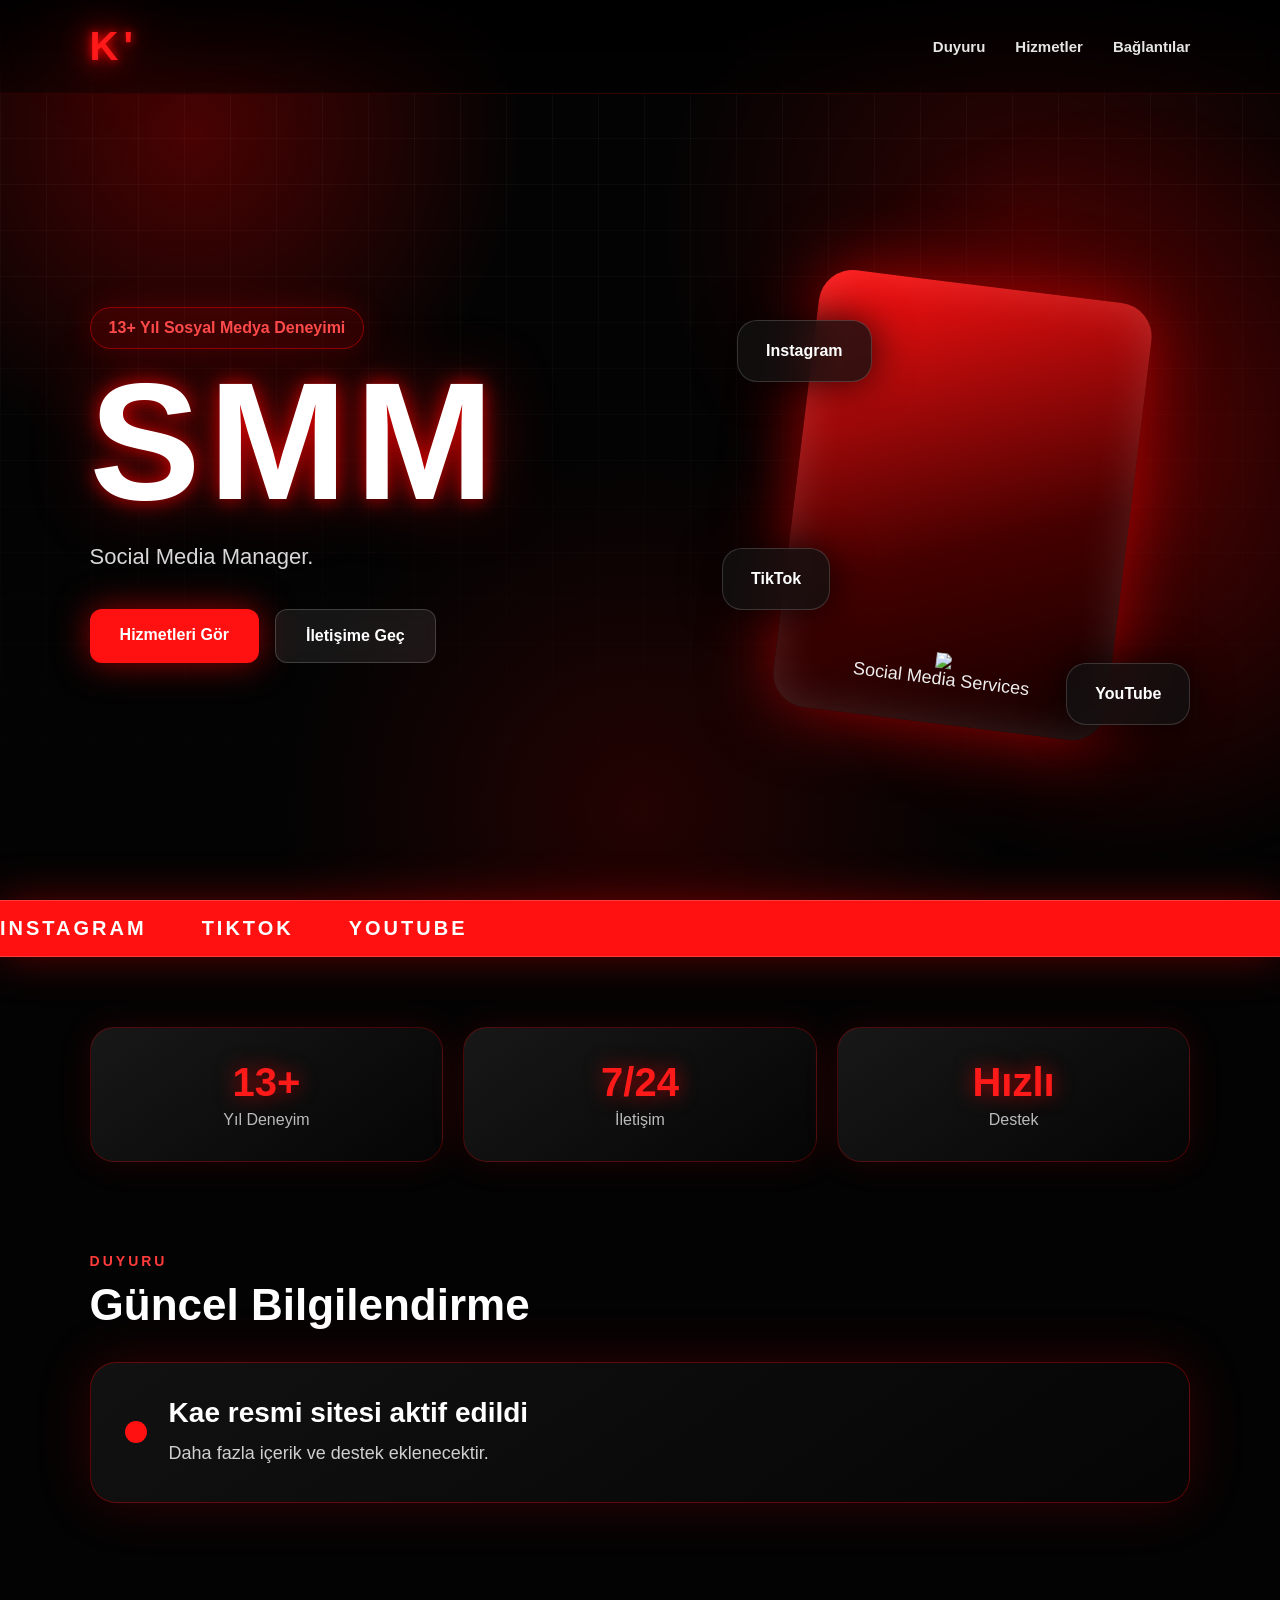
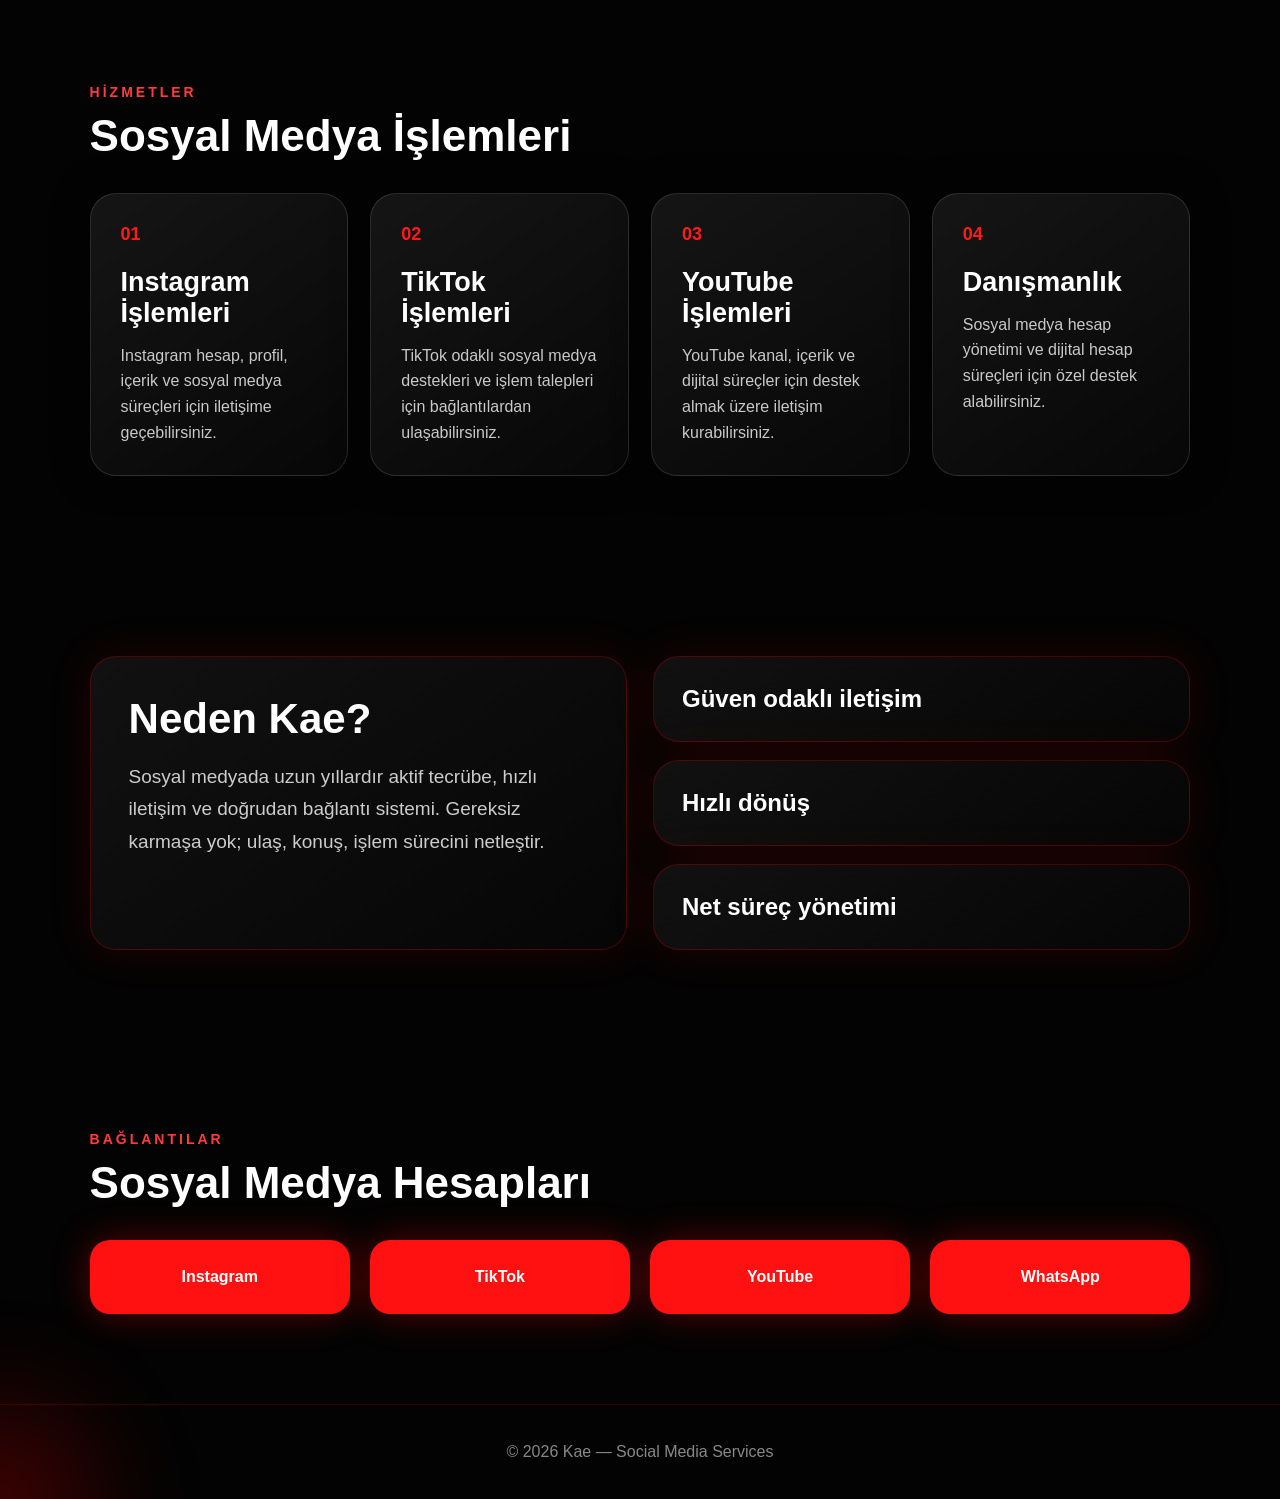
==== index.html @ 7a77947e "Update index.html" ====
<!DOCTYPE html>
<html lang="tr">
<head>
  <link rel="icon" type="image/png" href="favicon.png">
<meta charset="UTF-8">
<meta name="viewport" content="width=device-width, initial-scale=1.0">
<title>Kae Aizawa</title>
  
<link rel="stylesheet" href="style.css">
</head>

<body>

<div class="bg-glow"></div>

<header class="navbar">
  <div class="logo">K'</div>

  <nav>
    <a href="#duyuru">Duyuru</a>
    <a href="#hizmetler">Hizmetler</a>
    <a href="#baglantilar">Bağlantılar</a>
  </nav>
</header>

<section class="hero">
  <div class="hero-left">
    <span class="badge">13+ Yıl Sosyal Medya Deneyimi</span>

    <h1>SMM</h1>

    <p>Social Media Manager.</p>

    <div class="hero-buttons">
      <a href="products.html" class="btn red">Hizmetleri Gör</a>
      <a href="#baglantilar" class="btn dark">İletişime Geç</a>
    </div>
  </div>

  <div class="hero-right">

    <div class="main-card">

<img src="card-image.png" class="card-image">

<span>Social Media Services</span>

</div>

    <div class="mini-card card-one">Instagram</div>
    <div class="mini-card card-two">TikTok</div>
    <div class="mini-card card-three">YouTube</div>

  </div>
</section>

<section class="marquee">
  <div>
    <span>INSTAGRAM</span>
    <span>TIKTOK</span>
    <span>YOUTUBE</span>
  </div>
</section>

<section class="stats">
  <div>
    <strong>13+</strong>
    <p>Yıl Deneyim</p>
  </div>

  <div>
    <strong>7/24</strong>
    <p>İletişim</p>
  </div>

  <div>
    <strong>Hızlı</strong>
    <p>Destek</p>
  </div>
</section>

<section class="announcement" id="duyuru">
  <div class="section-title">
    <span>DUYURU</span>
    <h2>Güncel Bilgilendirme</h2>
  </div>

  <div class="announcement-box">
    <div class="pulse"></div>

    <div>
      <h3>Kae resmi sitesi aktif edildi</h3>
      <p>Daha fazla içerik ve destek eklenecektir.</p>
    </div>
  </div>
</section>

<section class="services" id="hizmetler">
  <div class="section-title">
    <span>HİZMETLER</span>
    <h2>Sosyal Medya İşlemleri</h2>
  </div>

  <div class="service-grid">
    <div class="service-card">
      <b>01</b>
      <h3>Instagram İşlemleri</h3>
      <p>Instagram hesap, profil, içerik ve sosyal medya süreçleri için iletişime geçebilirsiniz.</p>
    </div>

    <div class="service-card">
      <b>02</b>
      <h3>TikTok İşlemleri</h3>
      <p>TikTok odaklı sosyal medya destekleri ve işlem talepleri için bağlantılardan ulaşabilirsiniz.</p>
    </div>

    <div class="service-card">
      <b>03</b>
      <h3>YouTube İşlemleri</h3>
      <p>YouTube kanal, içerik ve dijital süreçler için destek almak üzere iletişim kurabilirsiniz.</p>
    </div>

    <div class="service-card">
      <b>04</b>
      <h3>Danışmanlık</h3>
      <p>Sosyal medya hesap yönetimi ve dijital hesap süreçleri için özel destek alabilirsiniz.</p>
    </div>
  </div>
</section>

<section class="why">
  <div class="why-card">
    <h2>Neden Kae?</h2>
    <p>
      Sosyal medyada uzun yıllardır aktif tecrübe, hızlı iletişim ve doğrudan bağlantı sistemi.
      Gereksiz karmaşa yok; ulaş, konuş, işlem sürecini netleştir.
    </p>
  </div>

  <div class="why-list">
    <div>Güven odaklı iletişim</div>
    <div>Hızlı dönüş</div>
    <div>Net süreç yönetimi</div>
  </div>
</section>

<section class="links" id="baglantilar">
  <div class="section-title">
    <span>BAĞLANTILAR</span>
    <h2>Sosyal Medya Hesapları</h2>
  </div>

  <div class="link-grid">
    <a href="#">Instagram</a>
    <a href="#">TikTok</a>
    <a href="#">YouTube</a>
    <a href="#">WhatsApp</a>
  </div>
</section>

<footer>
  © 2026 Kae — Social Media Services
</footer>

<script src="script.js"></script>

</body>
</html>
---- style.css ----
*{
margin:0;
padding:0;
box-sizing:border-box;
font-family:Arial,Helvetica,sans-serif;
}

html{
scroll-behavior:smooth;
}

body{
background:#030303;
color:white;
overflow-x:hidden;
}

.bg-glow{
position:fixed;
inset:0;
background:
radial-gradient(circle at 15% 15%,rgba(255,0,0,.28),transparent 25%),
radial-gradient(circle at 80% 25%,rgba(255,0,0,.18),transparent 30%),
radial-gradient(circle at 50% 90%,rgba(120,0,0,.28),transparent 35%),
#030303;
z-index:-3;
animation:bgPulse 7s infinite alternate ease-in-out;
}

.bg-glow::after{
content:"";
position:absolute;
inset:0;
background-image:
linear-gradient(rgba(255,255,255,.04) 1px,transparent 1px),
linear-gradient(90deg,rgba(255,255,255,.04) 1px,transparent 1px);
background-size:46px 46px;
mask-image:linear-gradient(to bottom,#000,transparent);
}

@keyframes bgPulse{
from{filter:brightness(1);transform:scale(1)}
to{filter:brightness(1.25);transform:scale(1.08)}
}

.navbar{
position:fixed;
top:0;
left:0;
width:100%;
padding:24px 7%;
display:flex;
justify-content:space-between;
align-items:center;
background:linear-gradient(to bottom,rgba(0,0,0,.92),rgba(0,0,0,.45));
backdrop-filter:blur(18px);
z-index:100;
border-bottom:1px solid rgba(255,0,0,.18);
}

.logo{
font-size:40px;
font-weight:900;
letter-spacing:5px;
color:#ff1a1a;
text-shadow:0 0 10px #ff0000,0 0 30px #ff0000,0 0 70px #ff0000;
animation:logoGlow 2s infinite alternate;
}

@keyframes logoGlow{
from{text-shadow:0 0 10px #ff0000,0 0 25px #ff0000}
to{text-shadow:0 0 20px #ff0000,0 0 55px #ff0000,0 0 100px #ff0000}
}

nav{
display:flex;
gap:30px;
}

nav a{
color:#e5e5e5;
text-decoration:none;
font-size:15px;
font-weight:700;
transition:.3s;
}

nav a:hover{
color:#ff1a1a;
text-shadow:0 0 18px #ff0000;
}

.hero{
min-height:100vh;
padding:130px 7% 60px;
display:grid;
grid-template-columns:1.1fr .9fr;
align-items:center;
gap:60px;
position:relative;
overflow:hidden;
}

.hero::before{
content:"";
position:absolute;
right:-260px;
top:80px;
width:820px;
height:820px;
background:radial-gradient(circle,rgba(255,0,0,.28),transparent 66%);
filter:blur(8px);
z-index:-1;
}

.badge{
display:inline-block;
padding:11px 18px;
border-radius:999px;
border:1px solid rgba(255,0,0,.45);
background:rgba(255,0,0,.12);
color:#ff4b4b;
font-weight:800;
margin-bottom:24px;
box-shadow:0 0 30px rgba(255,0,0,.18);
}

.hero h1{
font-size:clamp(86px,13vw,180px);
line-height:.82;
letter-spacing:8px;
font-weight:900;
color:white;
text-shadow:0 0 20px rgba(255,0,0,.8),0 0 70px rgba(255,0,0,.42);
animation:heroEnter .9s ease both;
}

.hero p{
max-width:760px;
margin-top:28px;
font-size:22px;
line-height:1.7;
color:#d8d8d8;
animation:heroEnter 1.1s ease both;
}

@keyframes heroEnter{
from{opacity:0;transform:translateY(35px)}
to{opacity:1;transform:translateY(0)}
}

.hero-buttons{
display:flex;
gap:16px;
margin-top:34px;
flex-wrap:wrap;
}

.btn{
padding:17px 30px;
border-radius:12px;
text-decoration:none;
font-weight:900;
transition:.3s;
}

.btn.red{
background:#ff1111;
color:white;
box-shadow:0 0 35px rgba(255,0,0,.55);
}

.btn.dark{
background:rgba(255,255,255,.08);
border:1px solid rgba(255,255,255,.18);
color:white;
backdrop-filter:blur(12px);
}

.btn:hover{
transform:translateY(-6px) scale(1.04);
}

.hero-right{
position:relative;
height:540px;
}

.main-card{
position:absolute;
right:60px;
top:70px;
width:335px;
height:440px;
border-radius:34px;
background:linear-gradient(160deg,#ff1111,#450000 58%,#120000);
box-shadow:0 0 70px rgba(255,0,0,.55),inset 0 0 45px rgba(255,255,255,.14);
display:flex;
flex-direction:column;
justify-content:flex-end;
align-items:center;
text-align:center;
padding:34px;
transform:rotate(7deg);
animation:floatMain 4s infinite alternate ease-in-out;
overflow:hidden;
}

.main-card h2{
font-size:78px;
font-weight:900;
}

.main-card span{
font-size:18px;
color:#eee;
}

@keyframes floatMain{
from{transform:rotate(7deg) translateY(-12px)}
to{transform:rotate(3deg) translateY(22px)}
}

.mini-card{
position:absolute;
padding:21px 28px;
border-radius:20px;
background:rgba(17,17,17,.78);
border:1px solid rgba(255,255,255,.16);
box-shadow:0 0 40px rgba(0,0,0,.8);
backdrop-filter:blur(18px);
font-weight:900;
animation:miniFloat 3.4s infinite alternate ease-in-out;
z-index:5;
}

.card-one{
left:15px;
top:105px;
}

.card-two{
left:0;
bottom:145px;
animation-delay:.4s;
}

.card-three{
right:0;
bottom:30px;
animation-delay:.8s;
}

@keyframes miniFloat{
from{transform:translateY(-10px)}
to{transform:translateY(18px)}
}

.marquee{
overflow:hidden;
background:#ff1111;
border-top:1px solid rgba(255,255,255,.18);
border-bottom:1px solid rgba(255,255,255,.18);
box-shadow:0 0 45px rgba(255,0,0,.35);
}

.marquee div{
display:flex;
gap:55px;
white-space:nowrap;
padding:16px 0;
animation:marquee 15s linear infinite;
}

.marquee span{
font-size:20px;
font-weight:900;
letter-spacing:3px;
}

@keyframes marquee{
from{transform:translateX(100%)}
to{transform:translateX(-100%)}
}

.stats{
margin:70px 7% 0;
display:grid;
grid-template-columns:repeat(3,1fr);
gap:20px;
}

.stats div{
padding:32px;
border-radius:24px;
background:linear-gradient(145deg,rgba(25,25,25,.95),rgba(5,5,5,.95));
border:1px solid rgba(255,0,0,.25);
text-align:center;
box-shadow:0 0 35px rgba(255,0,0,.12);
transition:.3s;
}

.stats div:hover{
transform:translateY(-8px);
box-shadow:0 0 55px rgba(255,0,0,.28);
}

.stats strong{
display:block;
font-size:40px;
color:#ff1a1a;
text-shadow:0 0 20px rgba(255,0,0,.65);
}

.stats p{
color:#bbb;
margin-top:6px;
}

.announcement,
.services,
.why,
.links{
padding:90px 7%;
}

.section-title span{
color:#ff3b3b;
font-weight:900;
letter-spacing:3px;
font-size:14px;
}

.section-title h2{
font-size:44px;
margin-top:10px;
margin-bottom:32px;
}

.announcement-box{
display:flex;
gap:22px;
align-items:center;
padding:34px;
border-radius:26px;
background:linear-gradient(145deg,rgba(20,20,20,.88),rgba(5,5,5,.92));
border:1px solid rgba(255,0,0,.35);
box-shadow:0 0 55px rgba(255,0,0,.18);
backdrop-filter:blur(18px);
}

.pulse{
min-width:22px;
height:22px;
border-radius:50%;
background:#ff1111;
box-shadow:0 0 0 0 rgba(255,0,0,.75);
animation:pulse 1.4s infinite;
}

@keyframes pulse{
70%{box-shadow:0 0 0 24px rgba(255,0,0,0)}
}

.announcement-box h3{
font-size:28px;
margin-bottom:10px;
}

.announcement-box p{
color:#cfcfcf;
font-size:18px;
line-height:1.6;
}

.service-grid{
display:grid;
grid-template-columns:repeat(4,1fr);
gap:22px;
}

.service-card{
min-height:260px;
padding:30px;
border-radius:26px;
background:linear-gradient(145deg,#151515,#070707);
border:1px solid rgba(255,255,255,.12);
position:relative;
overflow:hidden;
transition:.35s;
box-shadow:0 0 35px rgba(0,0,0,.55);
}

.service-card::before{
content:"";
position:absolute;
inset:-2px;
background:linear-gradient(145deg,transparent,rgba(255,0,0,.78));
opacity:0;
transition:.35s;
}

.service-card::after{
content:"";
position:absolute;
width:170px;
height:170px;
right:-60px;
top:-60px;
background:rgba(255,0,0,.55);
filter:blur(55px);
opacity:0;
transition:.35s;
}

.service-card b,
.service-card h3,
.service-card p{
position:relative;
z-index:2;
}

.service-card b{
color:#ff1a1a;
font-size:18px;
}

.service-card h3{
font-size:27px;
margin:22px 0 14px;
}

.service-card p{
color:#c9c9c9;
line-height:1.6;
}

.service-card:hover{
transform:translateY(-14px) scale(1.035);
box-shadow:0 0 70px rgba(255,0,0,.32);
}

.service-card:hover::before,
.service-card:hover::after{
opacity:1;
}

.why{
display:grid;
grid-template-columns:1fr 1fr;
gap:26px;
align-items:stretch;
}

.why-card,
.why-list div{
border-radius:26px;
background:linear-gradient(145deg,rgba(18,18,18,.95),rgba(6,6,6,.95));
border:1px solid rgba(255,0,0,.25);
box-shadow:0 0 45px rgba(255,0,0,.12);
}

.why-card{
padding:38px;
}

.why-card h2{
font-size:42px;
margin-bottom:18px;
}

.why-card p{
color:#ccc;
font-size:19px;
line-height:1.7;
}

.why-list{
display:grid;
gap:18px;
}

.why-list div{
padding:28px;
font-size:24px;
font-weight:900;
}

.link-grid{
display:grid;
grid-template-columns:repeat(4,1fr);
gap:20px;
}

.link-grid a{
padding:28px;
border-radius:20px;
background:#ff1111;
color:white;
text-decoration:none;
font-weight:900;
text-align:center;
box-shadow:0 0 35px rgba(255,0,0,.35);
transition:.3s;
}

.link-grid a:hover{
background:white;
color:#ff1111;
transform:translateY(-8px);
box-shadow:0 0 55px rgba(255,255,255,.25);
}

.cursor-glow{
position:fixed;
width:320px;
height:320px;
border-radius:50%;
pointer-events:none;
background:radial-gradient(circle,rgba(255,0,0,.28),rgba(255,0,0,.12),transparent 70%);
filter:blur(35px);
transform:translate(-50%,-50%);
z-index:-1;
}

footer{
padding:38px;
text-align:center;
color:#888;
border-top:1px solid rgba(255,0,0,.18);
}

@media(max-width:950px){

.navbar{
position:relative;
flex-direction:column;
gap:14px;
}

nav{
gap:16px;
flex-wrap:wrap;
justify-content:center;
}

.hero{
grid-template-columns:1fr;
text-align:center;
padding:70px 7% 50px;
}

.hero p{
margin-left:auto;
margin-right:auto;
font-size:18px;
}

.hero h1{
font-size:82px;
}

.hero-buttons{
justify-content:center;
}

.hero-right{
height:420px;
margin-top:35px;
position:relative;
}

.main-card{
position:relative;
right:auto;
top:auto;
width:270px;
height:350px;
margin:40px auto 0;
transform:none;
padding:22px;
animation:none;
}

.main-card h2{
font-size:58px;
}

.main-card span{
font-size:15px;
}

.mini-card{
display:none;
}

.stats,
.service-grid,
.why,
.link-grid{
grid-template-columns:1fr;
}

.section-title h2{
font-size:34px;
}

}
.products-page{
min-height:100vh;
padding:140px 7% 90px;
}

.product-grid{
display:grid;
grid-template-columns:repeat(4,1fr);
gap:22px;
}

.product-card{
min-height:320px;
padding:30px;
border-radius:26px;
background:linear-gradient(145deg,#151515,#070707);
border:1px solid rgba(255,0,0,.28);
box-shadow:0 0 40px rgba(255,0,0,.14);
display:flex;
flex-direction:column;
justify-content:space-between;
transition:.35s;
position:relative;
overflow:hidden;
}

.product-card:hover{
transform:translateY(-12px) scale(1.03);
box-shadow:0 0 70px rgba(255,0,0,.35);
}

.product-card b{
color:#ff1a1a;
font-size:18px;
}

.product-card h3{
font-size:28px;
margin-top:18px;
}

.product-card p{
color:#cfcfcf;
line-height:1.6;
margin:16px 0;
}

.product-card strong{
color:#ff3b3b;
margin-bottom:18px;
}

.product-btn{
display:block;
text-align:center;
padding:15px;
border-radius:14px;
background:#ff1111;
color:white;
text-decoration:none;
font-weight:900;
box-shadow:0 0 30px rgba(255,0,0,.4);
}

.product-btn:hover{
background:white;
color:#ff1111;
}

@media(max-width:950px){
.product-grid{
grid-template-columns:1fr;
}

.products-page{
padding:80px 7%;
}
}
.payment-page{
min-height:100vh;
padding:140px 7% 90px;
}

.payment-layout{
display:grid;
grid-template-columns:1fr .8fr;
gap:28px;
align-items:start;
}

.payment-card,
.payment-info{
background:linear-gradient(145deg,#151515,#070707);
border:1px solid rgba(255,0,0,.28);
border-radius:26px;
padding:32px;
box-shadow:0 0 45px rgba(255,0,0,.14);
}

.payment-card h3,
.payment-info h3{
font-size:30px;
margin-bottom:25px;
}

.payment-card label{
display:block;
margin:18px 0 8px;
color:#ff4b4b;
font-weight:900;
}

.payment-card input,
.payment-card select,
.payment-card textarea{
width:100%;
padding:16px;
border-radius:14px;
border:1px solid rgba(255,255,255,.15);
background:#080808;
color:white;
outline:none;
font-size:15px;
}

.payment-card textarea{
height:130px;
resize:none;
}

.payment-btn{
display:block;
margin-top:24px;
padding:18px;
border-radius:16px;
background:#ff1111;
color:white;
text-align:center;
text-decoration:none;
font-weight:900;
box-shadow:0 0 35px rgba(255,0,0,.4);
}

.payment-btn:hover{
background:white;
color:#ff1111;
}

.info-box{
padding:20px;
border-radius:18px;
background:#0d0d0d;
border:1px solid rgba(255,255,255,.1);
margin-bottom:18px;
}

.info-box span{
display:block;
color:#ff4b4b;
font-weight:900;
margin-bottom:8px;
}

.info-box strong{
font-size:20px;
}

.info-box p{
color:#cfcfcf;
line-height:1.6;
}

.warning-box{
padding:20px;
border-radius:18px;
background:rgba(255,0,0,.12);
border:1px solid rgba(255,0,0,.35);
color:#ffdada;
line-height:1.6;
}

@media(max-width:950px){
.payment-layout{
grid-template-columns:1fr;
}
.market-page{
min-height:100vh;
padding:120px 5% 60px;
display:grid;
grid-template-columns:260px 1fr;
gap:24px;
}

.filter-panel{
background:linear-gradient(145deg,#191929,#0b0b12);
border:1px solid rgba(255,255,255,.08);
border-radius:22px;
padding:22px;
height:max-content;
box-shadow:0 0 40px rgba(255,0,0,.12);
}

.filter-panel h3{
font-size:26px;
margin-bottom:22px;
}

.filter-group{
margin-bottom:26px;
}

.filter-group h4{
color:#ff4b4b;
margin-bottom:14px;
}

.filter-group button,
.filter-group input{
width:100%;
padding:14px;
margin-bottom:10px;
border-radius:12px;
border:1px solid rgba(255,255,255,.1);
background:#252538;
color:white;
}

.filter-group label{
display:block;
color:#ddd;
margin-top:10px;
}

.price-inputs{
display:grid;
grid-template-columns:1fr 1fr;
gap:10px;
}

.market-header{
display:flex;
justify-content:space-between;
align-items:center;
margin-bottom:24px;
}

.market-header span{
color:#ff3b3b;
font-weight:900;
letter-spacing:3px;
}

.market-header h1{
font-size:42px;
}

.market-header a{
color:white;
text-decoration:none;
background:#ff1111;
padding:12px 18px;
border-radius:12px;
font-weight:900;
}

.market-grid{
display:grid;
grid-template-columns:repeat(5,1fr);
gap:18px;
}

.market-card{
background:linear-gradient(180deg,#24243a,#141420);
border:1px solid rgba(255,255,255,.08);
border-radius:12px;
padding:14px;
box-shadow:0 0 35px rgba(0,0,0,.45);
transition:.3s;
position:relative;
overflow:hidden;
}

.market-card:hover{
transform:translateY(-8px);
box-shadow:0 0 45px rgba(255,0,0,.28);
}

.seller{
font-weight:900;
margin-bottom:12px;
}

.seller small{
display:block;
color:#00ffae;
font-weight:700;
font-size:12px;
}

.product-image{
height:110px;
border-radius:10px;
background:
linear-gradient(135deg,#ff2a2a,#7a00ff),
radial-gradient(circle,#fff,transparent);
display:flex;
align-items:center;
justify-content:center;
text-align:center;
font-weight:900;
font-size:20px;
box-shadow:inset 0 0 30px rgba(255,255,255,.2);
margin-bottom:14px;
}

.market-card h3{
font-size:17px;
line-height:1.3;
margin-bottom:8px;
}

.market-card p{
font-size:13px;
color:#cfcfcf;
line-height:1.5;
min-height:58px;
}

.meta{
color:#ffd84a;
font-size:13px;
margin:12px 0;
}

.market-card strong{
display:block;
font-size:24px;
color:#ffcc4b;
margin-bottom:10px;
}

.market-card a{
display:block;
text-align:center;
padding:12px;
border-radius:10px;
background:#ff1111;
color:white;
text-decoration:none;
font-weight:900;
}

.market-card a:hover{
background:white;
color:#ff1111;
}

@media(max-width:1200px){
.market-grid{
grid-template-columns:repeat(3,1fr);
}
}

@media(max-width:950px){
.market-page{
grid-template-columns:1fr;
padding:80px 5%;
}

.market-grid{
grid-template-columns:1fr;
}

.market-header{
flex-direction:column;
align-items:flex-start;
gap:14px;
}
}
.payment-page{
padding:80px 7%;
}
}
.market-page{
min-height:100vh;
padding:120px 5% 60px;
display:grid;
grid-template-columns:260px 1fr;
gap:24px;
}

.market-grid{
display:grid;
grid-template-columns:repeat(5,1fr);
gap:18px;
}

.filter-panel,
.market-card{
display:block;
}

@media(max-width:950px){
.market-page{
grid-template-columns:1fr;
}

.market-grid{
grid-template-columns:1fr;
}
}
.filter-panel{
background:#1b1b2d;
padding:25px;
border-radius:18px;
border:1px solid rgba(255,255,255,.1);
height:max-content;
}

.market-grid{
display:grid;
grid-template-columns:repeat(5,1fr);
gap:18px;
}

.market-card{
background:#1a1a29;
padding:15px;
border-radius:14px;
border:1px solid rgba(255,255,255,.08);
box-shadow:0 0 20px rgba(0,0,0,.4);
transition:.3s;
}

.market-card:hover{
transform:translateY(-5px);
box-shadow:0 0 30px rgba(255,0,0,.2);
}

.product-image{
height:110px;
border-radius:12px;
background:linear-gradient(135deg,#ff1a1a,#7b00ff);
display:flex;
align-items:center;
justify-content:center;
text-align:center;
font-weight:900;
margin-bottom:12px;
padding:10px;
}

.market-card a{
display:block;
margin-top:12px;
padding:10px;
background:#ff1111;
color:white;
text-decoration:none;
text-align:center;
border-radius:10px;
font-weight:900;
}

.market-card strong{
display:block;
margin-top:10px;
font-size:24px;
color:#ffd04a;
}

@media(max-width:1200px){
.market-grid{
grid-template-columns:repeat(3,1fr);
}
}

@media(max-width:950px){

.market-page{
grid-template-columns:1fr;
}

.market-grid{
grid-template-columns:1fr;
}

.filter-panel{
margin-bottom:25px;
}

}
.simple-products{
min-height:100vh;
padding:140px 7% 90px;
}

.simple-grid{
display:grid;
grid-template-columns:repeat(4,1fr);
gap:22px;
}

.simple-card{
background:linear-gradient(145deg,#151515,#070707);
border:1px solid rgba(255,0,0,.28);
border-radius:24px;
padding:28px;
box-shadow:0 0 40px rgba(255,0,0,.12);
transition:.3s;
}

.simple-card:hover{
transform:translateY(-8px);
box-shadow:0 0 60px rgba(255,0,0,.3);
}

.simple-card h3{
font-size:24px;
margin-bottom:14px;
}

.simple-card p{
color:#cfcfcf;
line-height:1.6;
min-height:78px;
}

.simple-card strong{
display:block;
font-size:28px;
color:#ffcc4b;
margin:22px 0;
}

.simple-card a{
display:block;
padding:15px;
background:#ff1111;
color:white;
text-decoration:none;
text-align:center;
border-radius:14px;
font-weight:900;
box-shadow:0 0 30px rgba(255,0,0,.35);
}

.simple-card a:hover{
background:white;
color:#ff1111;
}

@media(max-width:950px){
.simple-grid{
grid-template-columns:1fr;
}

.simple-products{
padding:80px 7%;
}
}
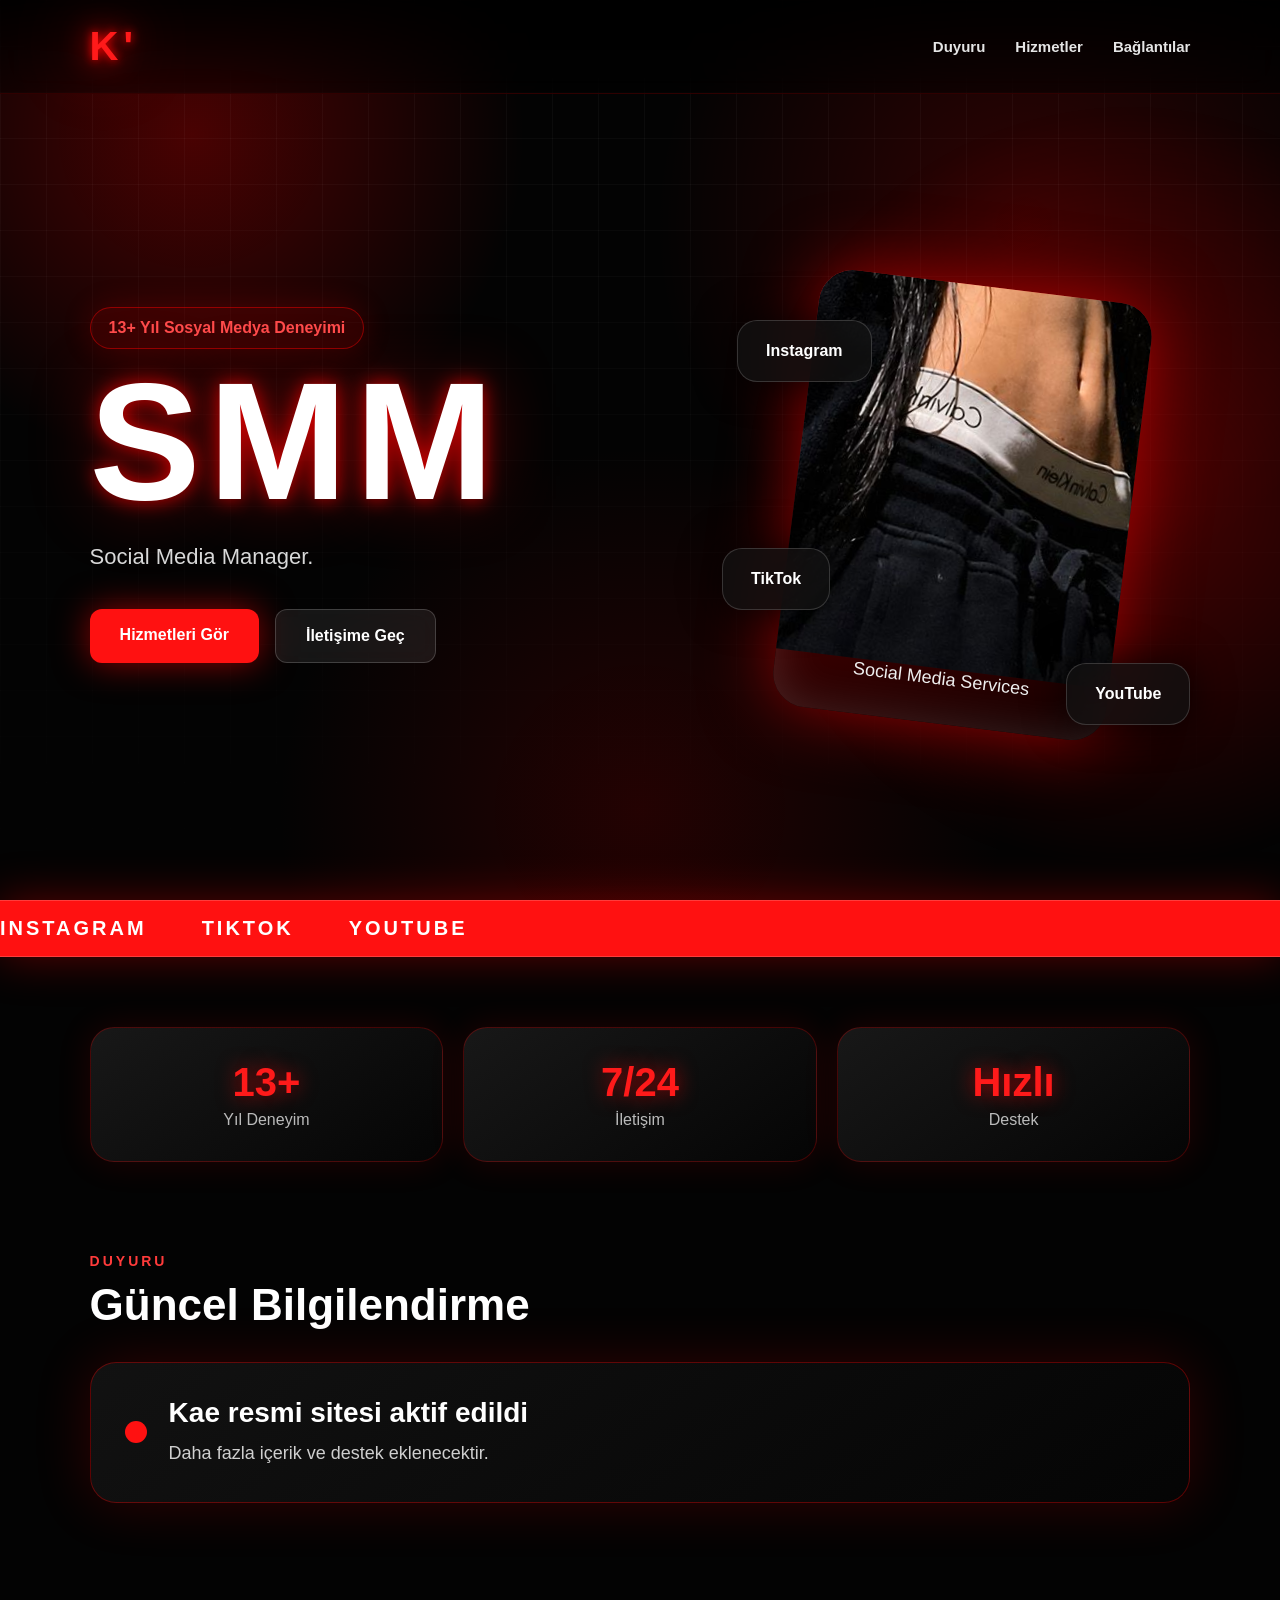
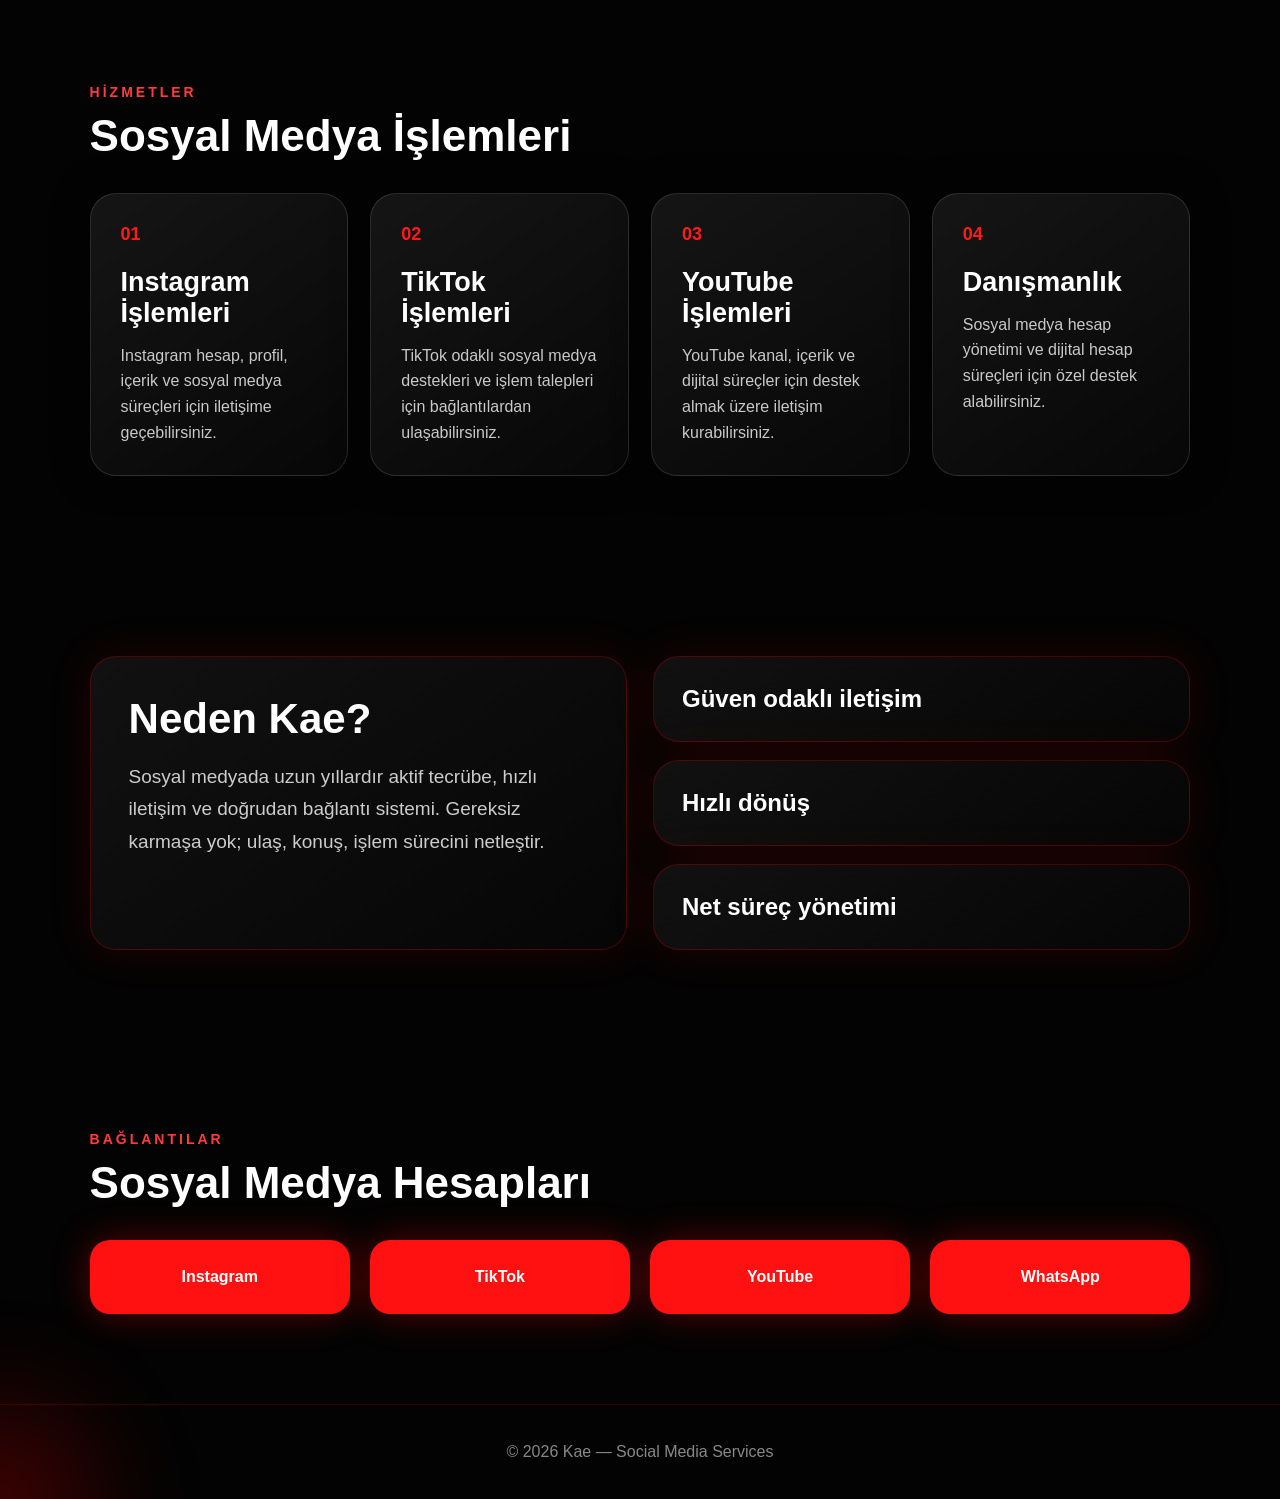
==== commit 2625e3c8: "Update index.html" ====
--- a/index.html
+++ b/index.html
@@ -41,7 +41,7 @@
 
     <div class="main-card">
 
-<img src="card-image.png" class="card-image">
+<img src="logo.png" class="card-image">
 
 <span>Social Media Services</span>
 
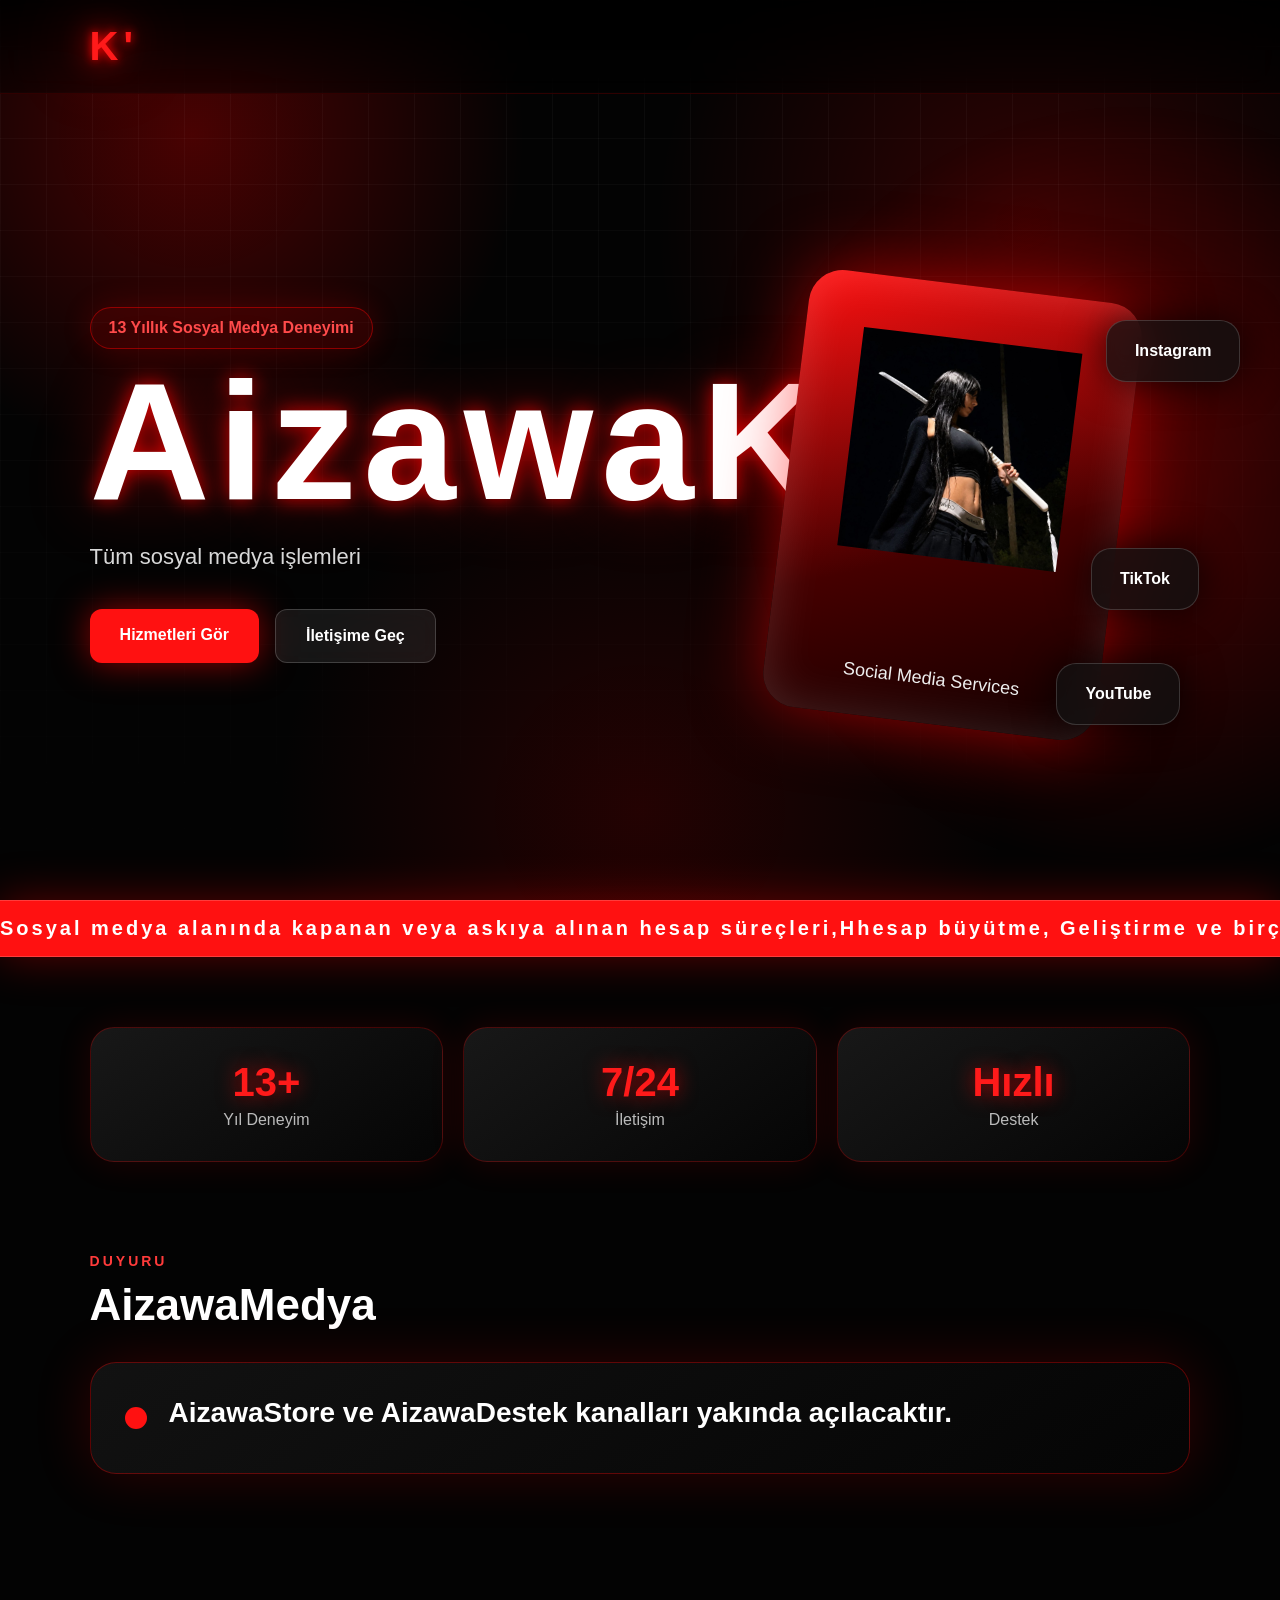
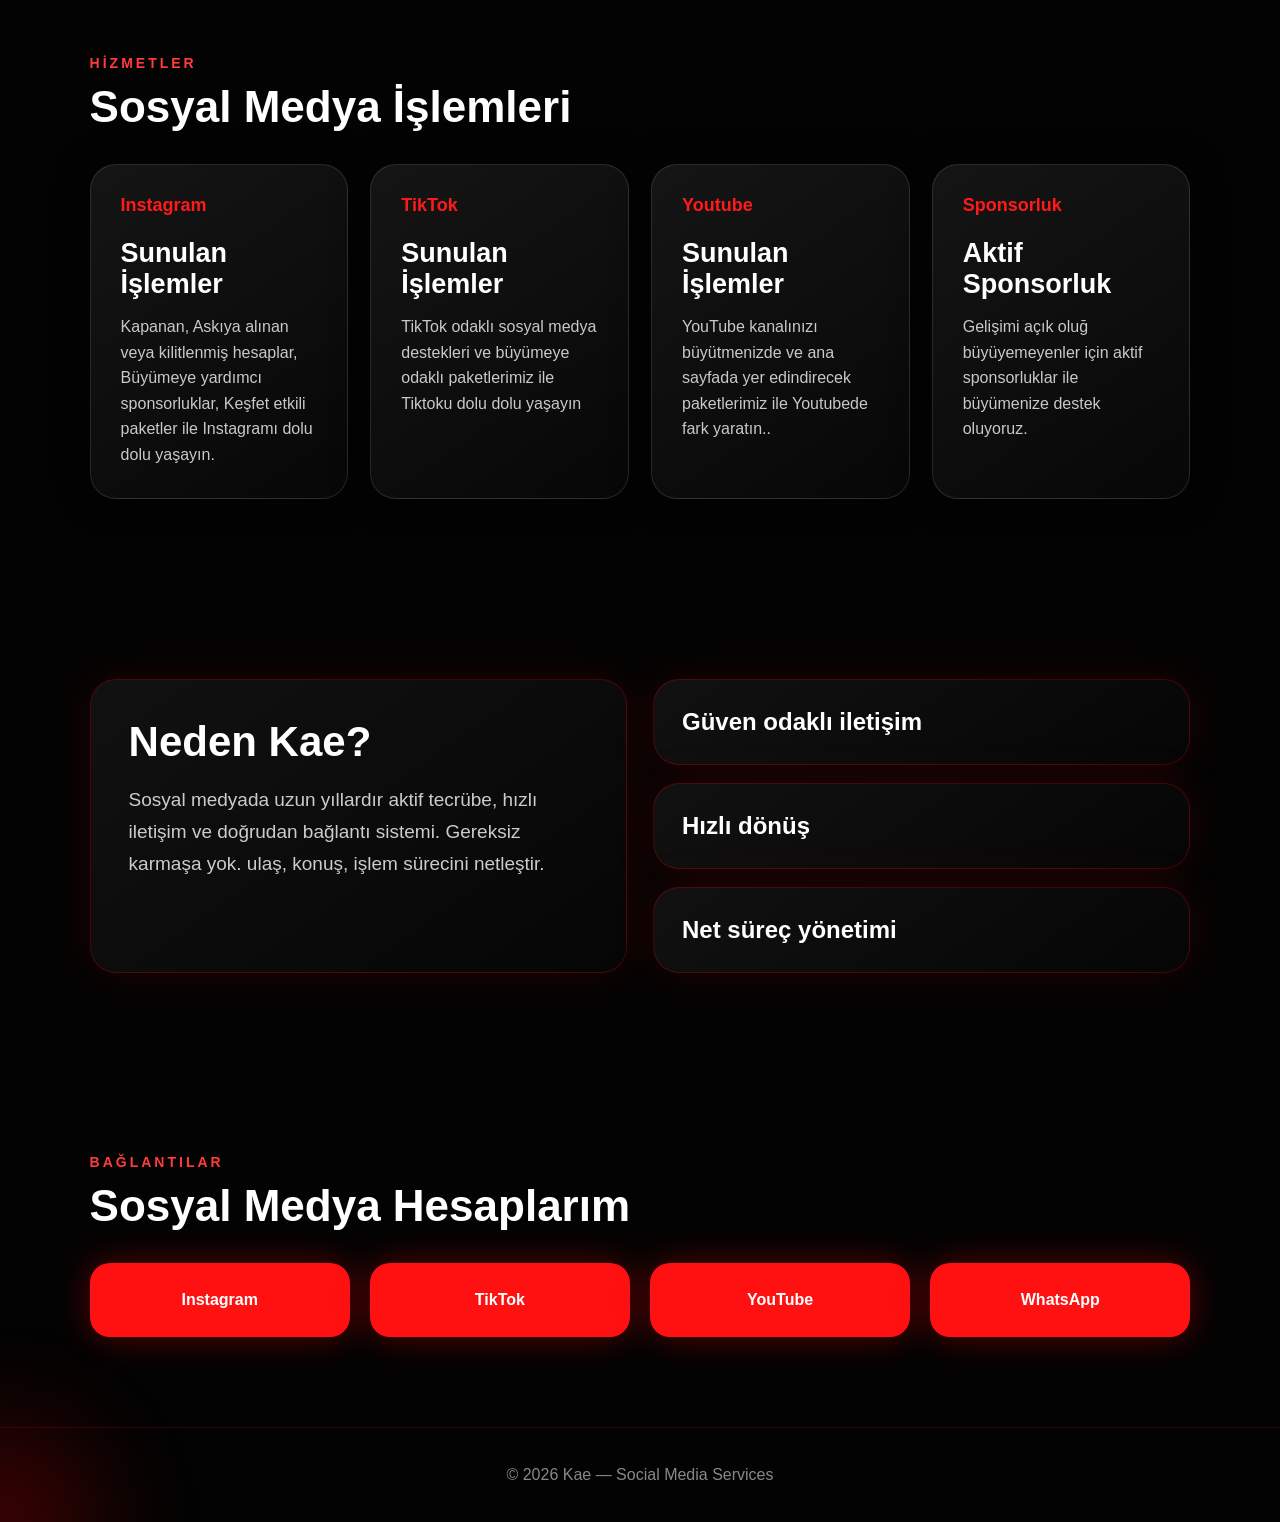
==== commit b75827df: "Update index.html" ====
--- a/index.html
+++ b/index.html
@@ -17,19 +17,19 @@
   <div class="logo">K'</div>
 
   <nav>
-    <a href="#duyuru">Duyuru</a>
-    <a href="#hizmetler">Hizmetler</a>
-    <a href="#baglantilar">Bağlantılar</a>
+    <a href="#duyuru"></a>
+    <a href="#hizmetler"></a>
+    <a href="#baglantilar"></a>
   </nav>
 </header>
 
 <section class="hero">
   <div class="hero-left">
-    <span class="badge">13+ Yıl Sosyal Medya Deneyimi</span>
+    <span class="badge">13 Yıllık Sosyal Medya Deneyimi</span>
 
-    <h1>SMM</h1>
+    <h1>AizawaKae</h1>
 
-    <p>Social Media Manager.</p>
+    <p>Tüm sosyal medya işlemleri</p>
 
     <div class="hero-buttons">
       <a href="products.html" class="btn red">Hizmetleri Gör</a>
@@ -56,9 +56,10 @@
 
 <section class="marquee">
   <div>
-    <span>INSTAGRAM</span>
-    <span>TIKTOK</span>
-    <span>YOUTUBE</span>
+    <span>Sosyal medya alanında kapanan veya askıya alınan hesap süreçleri,Hhesap büyütme, Geliştirme ve birçok farklı konuda destek hizmeti sunuyoruz
+</span>
+    <span></span>
+    <span></span>
   </div>
 </section>
 
@@ -82,15 +83,14 @@
 <section class="announcement" id="duyuru">
   <div class="section-title">
     <span>DUYURU</span>
-    <h2>Güncel Bilgilendirme</h2>
+    <h2>AizawaMedya</h2>
   </div>
 
   <div class="announcement-box">
     <div class="pulse"></div>
 
     <div>
-      <h3>Kae resmi sitesi aktif edildi</h3>
-      <p>Daha fazla içerik ve destek eklenecektir.</p>
+      <h3>AizawaStore ve AizawaDestek kanalları yakında açılacaktır.</p>
     </div>
   </div>
 </section>
@@ -103,27 +103,27 @@
 
   <div class="service-grid">
     <div class="service-card">
-      <b>01</b>
-      <h3>Instagram İşlemleri</h3>
-      <p>Instagram hesap, profil, içerik ve sosyal medya süreçleri için iletişime geçebilirsiniz.</p>
+      <b>Instagram</b>
+      <h3>Sunulan İşlemler</h3>
+      <p>Kapanan, Askıya alınan veya kilitlenmiş hesaplar, Büyümeye yardımcı sponsorluklar, Keşfet etkili paketler ile Instagramı dolu dolu yaşayın.</p>
     </div>
 
     <div class="service-card">
-      <b>02</b>
-      <h3>TikTok İşlemleri</h3>
-      <p>TikTok odaklı sosyal medya destekleri ve işlem talepleri için bağlantılardan ulaşabilirsiniz.</p>
+      <b>TikTok</b>
+      <h3>Sunulan İşlemler</h3>
+      <p>TikTok odaklı sosyal medya destekleri ve büyümeye odaklı paketlerimiz ile Tiktoku dolu dolu yaşayın</p>
     </div>
 
     <div class="service-card">
-      <b>03</b>
-      <h3>YouTube İşlemleri</h3>
-      <p>YouTube kanal, içerik ve dijital süreçler için destek almak üzere iletişim kurabilirsiniz.</p>
+      <b>Youtube</b>
+      <h3>Sunulan İşlemler</h3>
+      <p>YouTube kanalınızı büyütmenizde ve ana sayfada yer edindirecek paketlerimiz ile Youtubede fark yaratın..</p>
     </div>
 
     <div class="service-card">
-      <b>04</b>
-      <h3>Danışmanlık</h3>
-      <p>Sosyal medya hesap yönetimi ve dijital hesap süreçleri için özel destek alabilirsiniz.</p>
+      <b>Sponsorluk</b>
+      <h3>Aktif Sponsorluk</h3>
+      <p>Gelişimi açık oluğ büyüyemeyenler için aktif sponsorluklar ile büyümenize destek oluyoruz.</p>
     </div>
   </div>
 </section>
@@ -133,7 +133,7 @@
     <h2>Neden Kae?</h2>
     <p>
       Sosyal medyada uzun yıllardır aktif tecrübe, hızlı iletişim ve doğrudan bağlantı sistemi.
-      Gereksiz karmaşa yok; ulaş, konuş, işlem sürecini netleştir.
+      Gereksiz karmaşa yok. ulaş, konuş, işlem sürecini netleştir. 
     </p>
   </div>
 
@@ -147,7 +147,7 @@
 <section class="links" id="baglantilar">
   <div class="section-title">
     <span>BAĞLANTILAR</span>
-    <h2>Sosyal Medya Hesapları</h2>
+    <h2>Sosyal Medya Hesaplarım</h2>
   </div>
 
   <div class="link-grid">
--- a/style.css
+++ b/style.css
@@ -205,7 +205,21 @@
 animation:floatMain 4s infinite alternate ease-in-out;
 overflow:hidden;
 }
-
+.card-image{
+
+width:220px;
+
+height:220px;
+
+object-fit:contain;
+
+display:block;
+
+margin:auto;
+
+margin-top:20px;
+
+}
 .main-card h2{
 font-size:78px;
 font-weight:900;
@@ -1167,3 +1181,36 @@
 padding:80px 7%;
 }
 }
+@media(max-width:950px){
+
+.hero-right{
+height:430px;
+}
+
+.main-card{
+animation:floatMain 4s infinite alternate ease-in-out;
+}
+
+.mini-card{
+display:block;
+position:absolute;
+padding:14px 20px;
+font-size:14px;
+}
+
+.card-one{
+left:20px;
+top:30px;
+}
+
+.card-two{
+left:10px;
+bottom:95px;
+}
+
+.card-three{
+right:10px;
+bottom:45px;
+}
+
+}
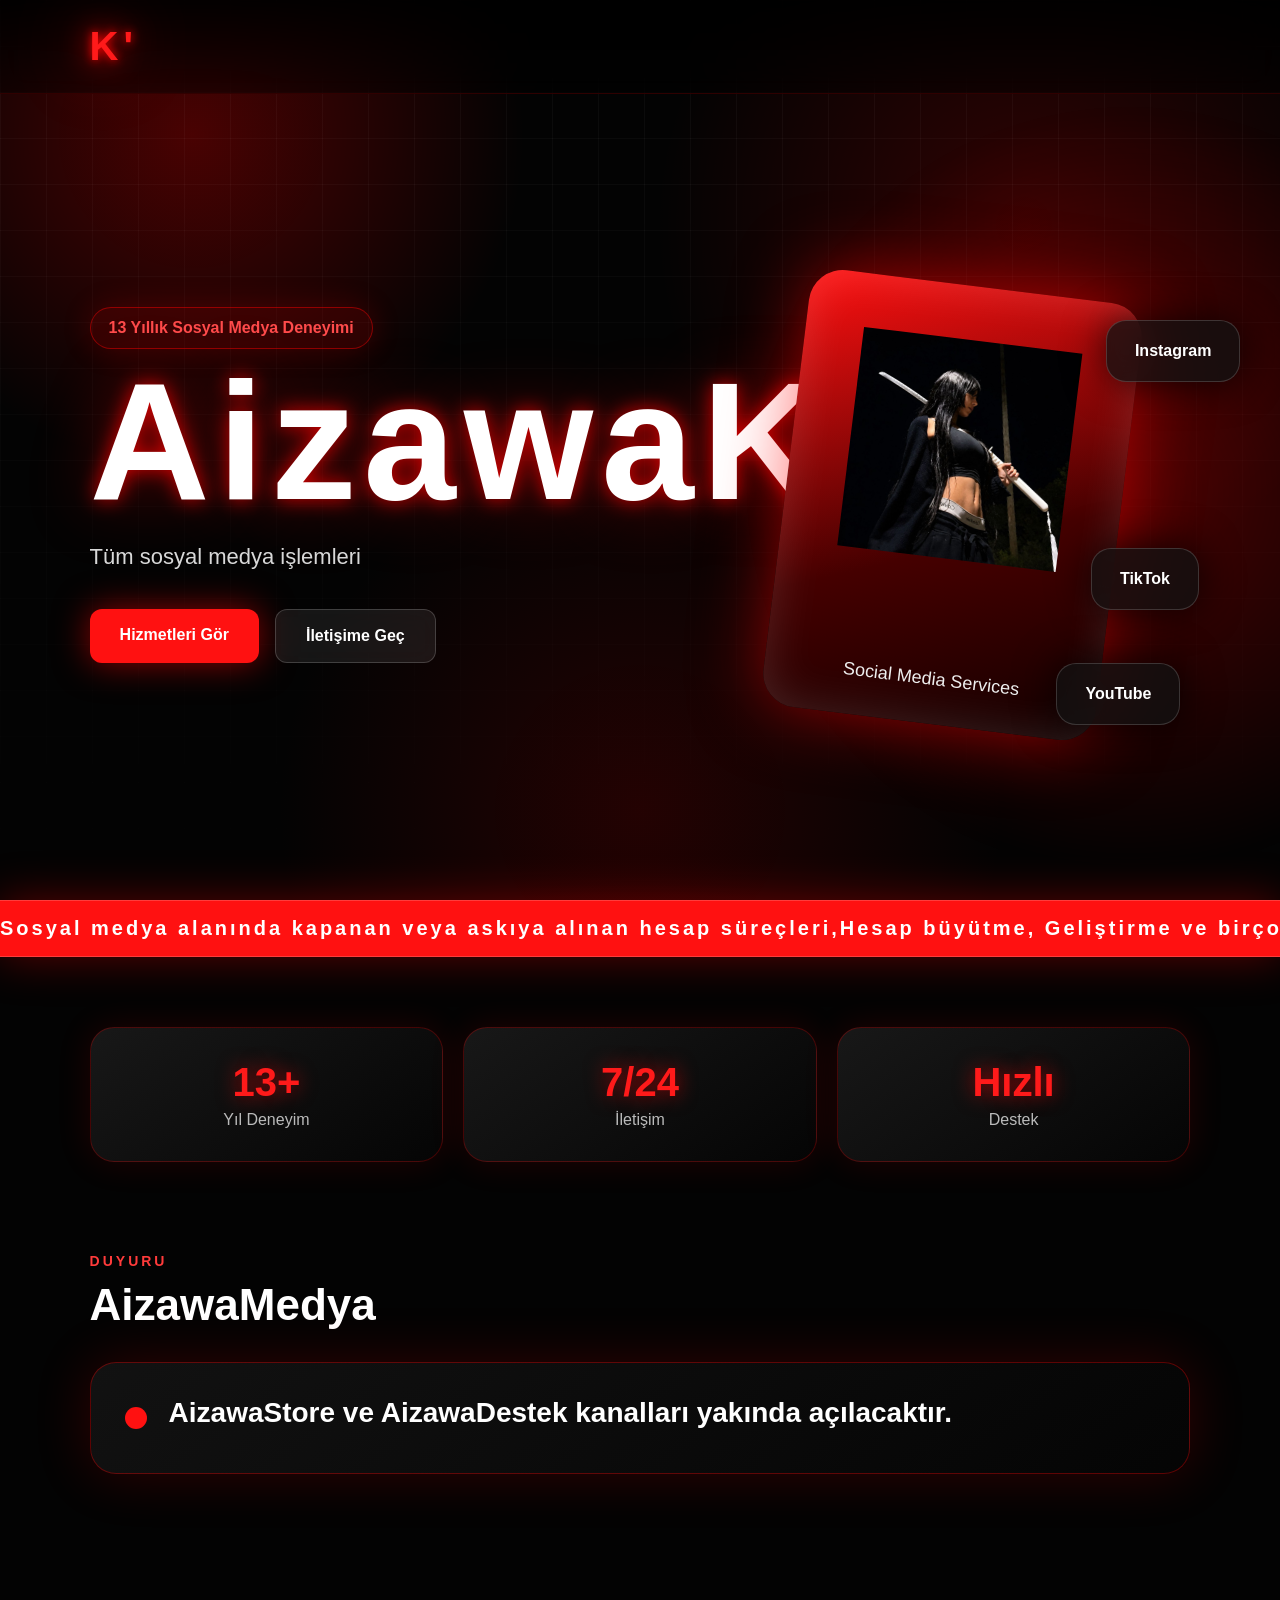
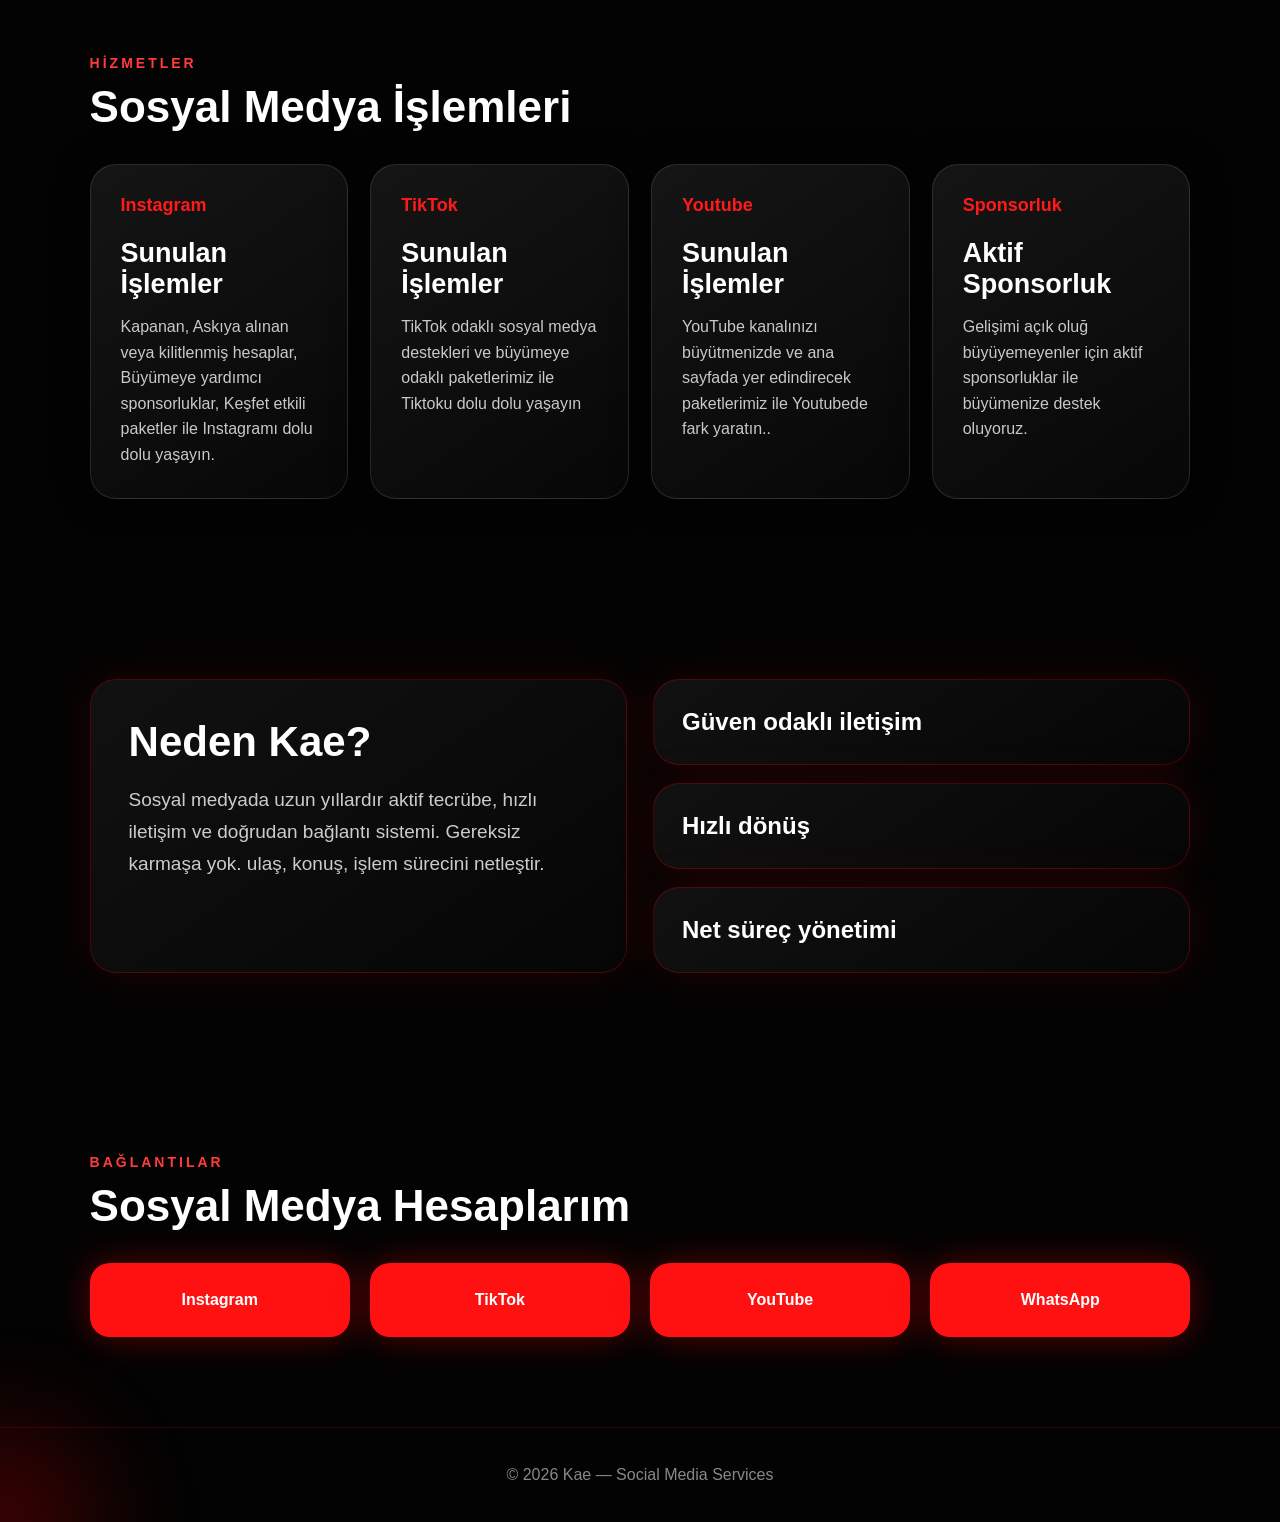
==== commit 6579f9a7: "Update index.html" ====
--- a/index.html
+++ b/index.html
@@ -56,7 +56,7 @@
 
 <section class="marquee">
   <div>
-    <span>Sosyal medya alanında kapanan veya askıya alınan hesap süreçleri,Hhesap büyütme, Geliştirme ve birçok farklı konuda destek hizmeti sunuyoruz
+    <span>Sosyal medya alanında kapanan veya askıya alınan hesap süreçleri,Hesap büyütme, Geliştirme ve birçok farklı konuda destek hizmeti sunuyoruz
 </span>
     <span></span>
     <span></span>
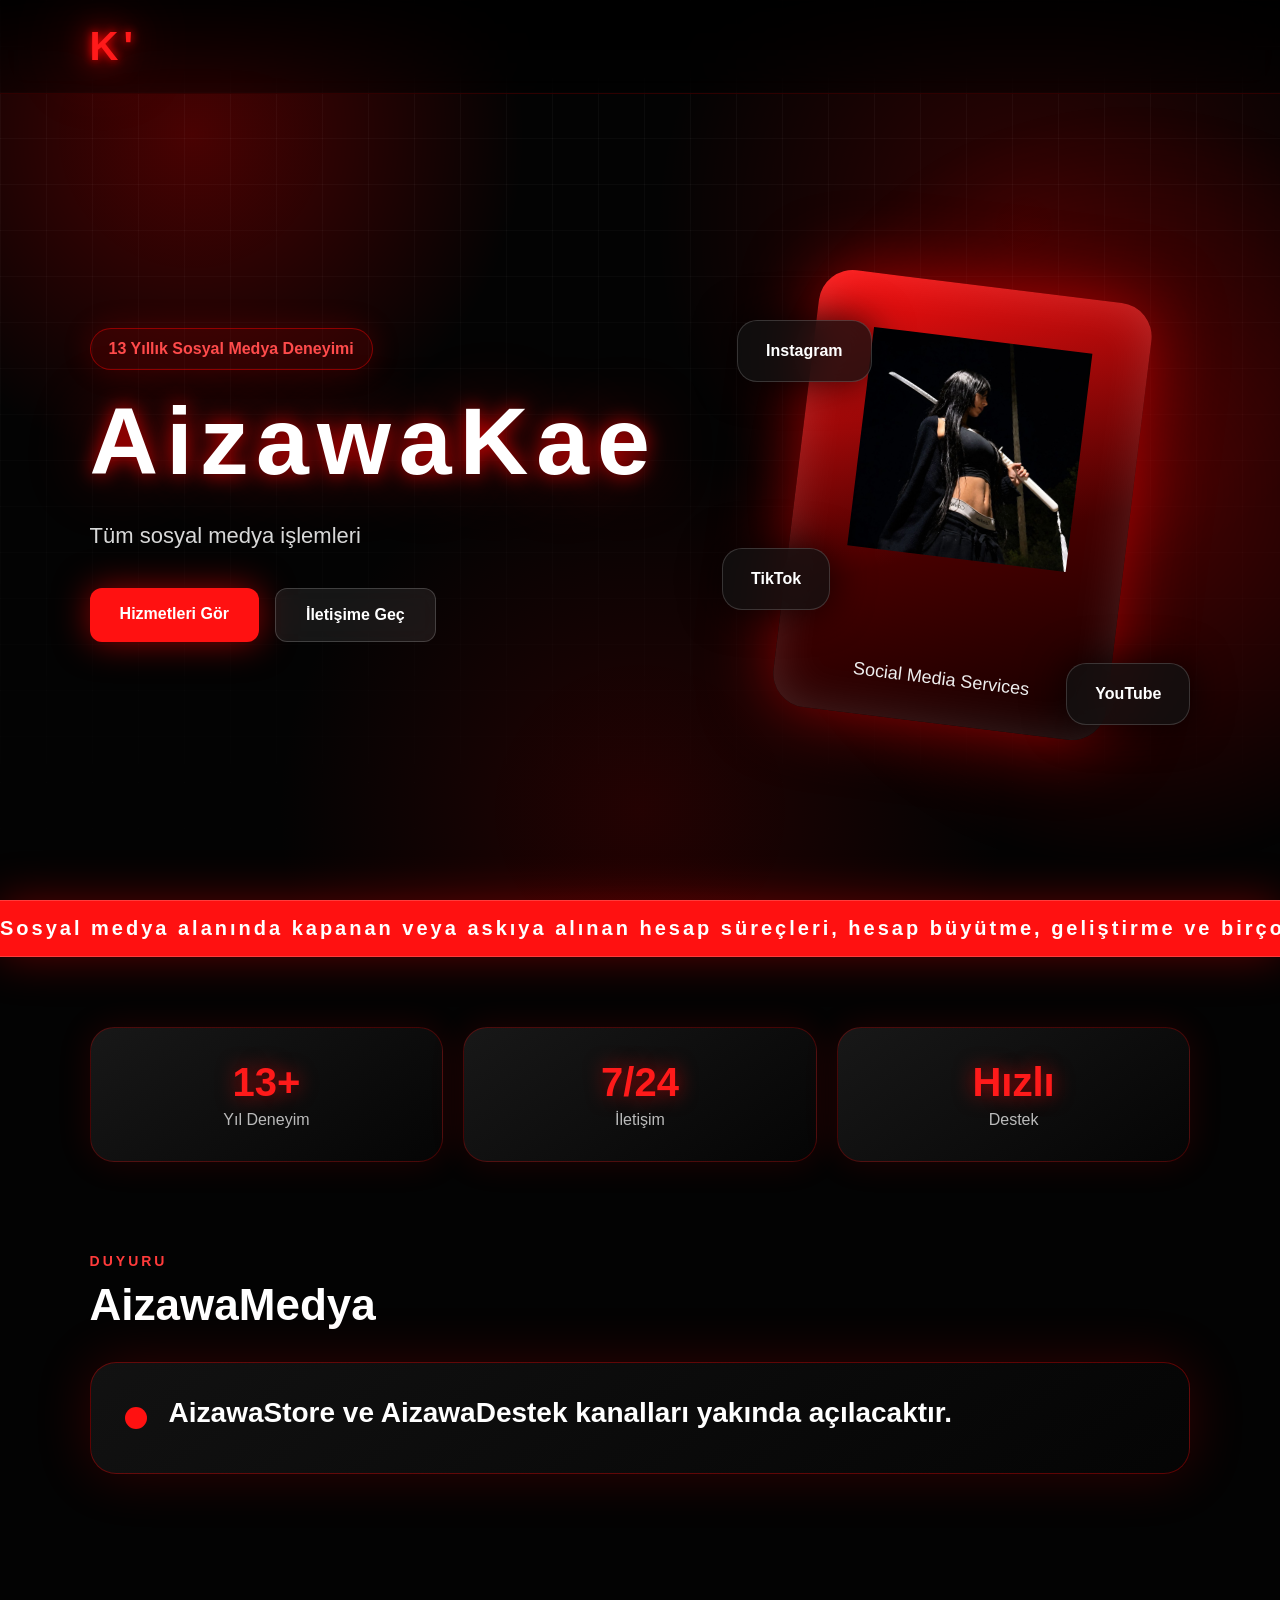
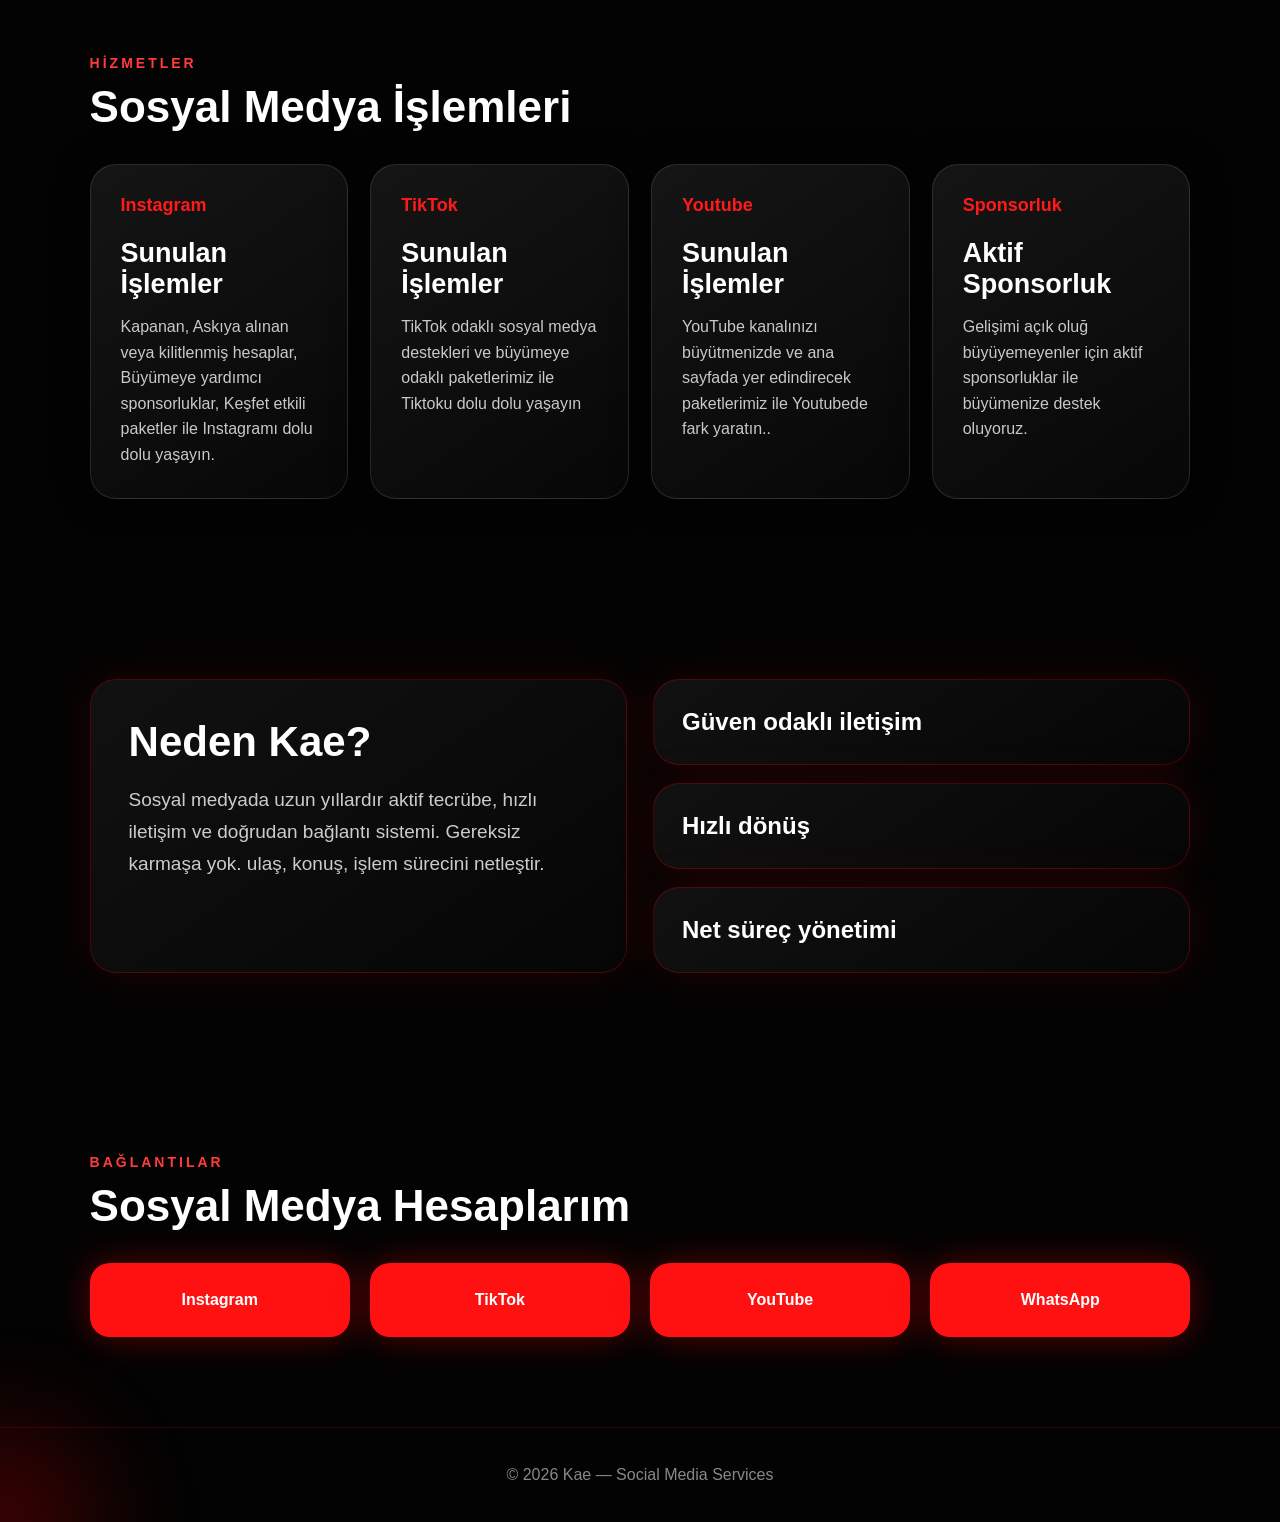
==== commit 33a8a32c: "Update index.html" ====
--- a/index.html
+++ b/index.html
@@ -55,11 +55,10 @@
 </section>
 
 <section class="marquee">
-  <div>
-    <span>Sosyal medya alanında kapanan veya askıya alınan hesap süreçleri,Hesap büyütme, Geliştirme ve birçok farklı konuda destek hizmeti sunuyoruz
-</span>
-    <span></span>
-    <span></span>
+  <div class="marquee-track">
+    <span>Sosyal medya alanında kapanan veya askıya alınan hesap süreçleri, hesap büyütme, geliştirme ve birçok farklı konuda destek hizmeti sunuyoruz.</span>
+    <span>Sosyal medya alanında kapanan veya askıya alınan hesap süreçleri, hesap büyütme, geliştirme ve birçok farklı konuda destek hizmeti sunuyoruz.</span>
+    <span>Sosyal medya alanında kapanan veya askıya alınan hesap süreçleri, hesap büyütme, geliştirme ve birçok farklı konuda destek hizmeti sunuyoruz.</span>
   </div>
 </section>
 
--- a/style.css
+++ b/style.css
@@ -1214,3 +1214,120 @@
 }
 
 }
+.hero-left h1{
+
+font-size:clamp(42px,8vw,95px);
+
+line-height:1;
+
+word-break:break-word;
+
+}
+
+@media(max-width:950px){
+
+.hero-left h1{
+
+font-size:56px;
+
+}
+
+}
+@media(max-width:950px){
+
+.hero{
+display:flex;
+flex-direction:column;
+gap:25px;
+padding:40px 7% 40px;
+}
+
+.hero-left{
+width:100%;
+}
+
+.hero-left h1{
+font-size:42px;
+line-height:1.05;
+letter-spacing:1px;
+word-break:break-word;
+}
+
+.hero-right{
+width:100%;
+height:auto;
+margin-top:20px;
+}
+
+.main-card{
+width:240px;
+height:310px;
+margin:20px auto 0;
+}
+
+}
+@media screen and (max-width:950px){
+
+.hero h1,
+.hero-left h1{
+font-size:38px !important;
+line-height:1.05 !important;
+letter-spacing:0 !important;
+max-width:100% !important;
+overflow-wrap:break-word !important;
+}
+
+.hero{
+display:flex !important;
+flex-direction:column !important;
+text-align:center !important;
+padding:50px 7% !important;
+gap:30px !important;
+}
+
+.hero-right{
+height:auto !important;
+width:100% !important;
+margin-top:20px !important;
+}
+
+.main-card{
+position:relative !important;
+right:auto !important;
+top:auto !important;
+width:240px !important;
+height:310px !important;
+margin:20px auto 0 !important;
+transform:none !important;
+}
+
+}
+.marquee div{
+width:max-content !important;
+min-width:200% !important;
+animation:marqueeMobile 22s linear infinite !important;
+}
+
+.marquee span{
+white-space:nowrap !important;
+}
+
+@keyframes marqueeMobile{
+from{
+transform:translateX(0);
+}
+
+to{
+transform:translateX(-50%);
+}
+}
+
+@media(max-width:950px){
+
+.marquee div{
+gap:45px !important;
+min-width:300% !important;
+animation-duration:28s !important;
+}
+
+}
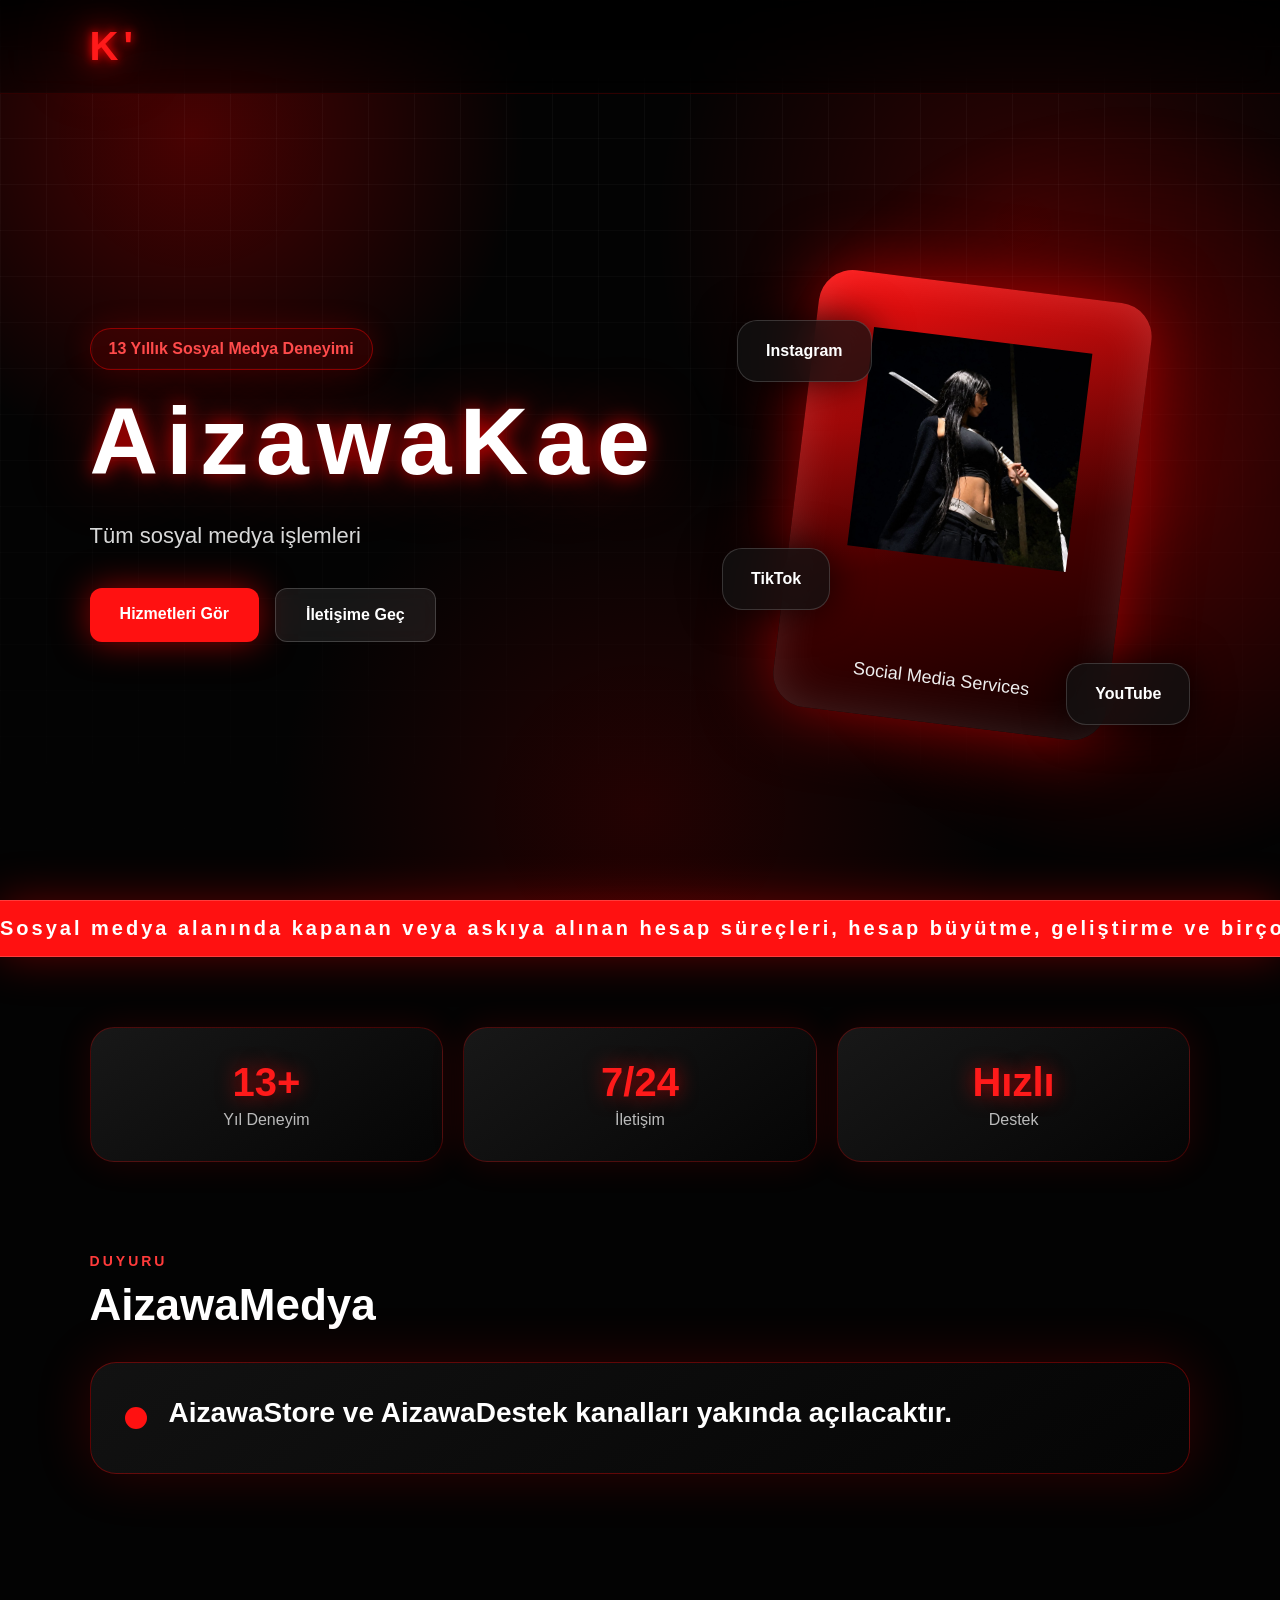
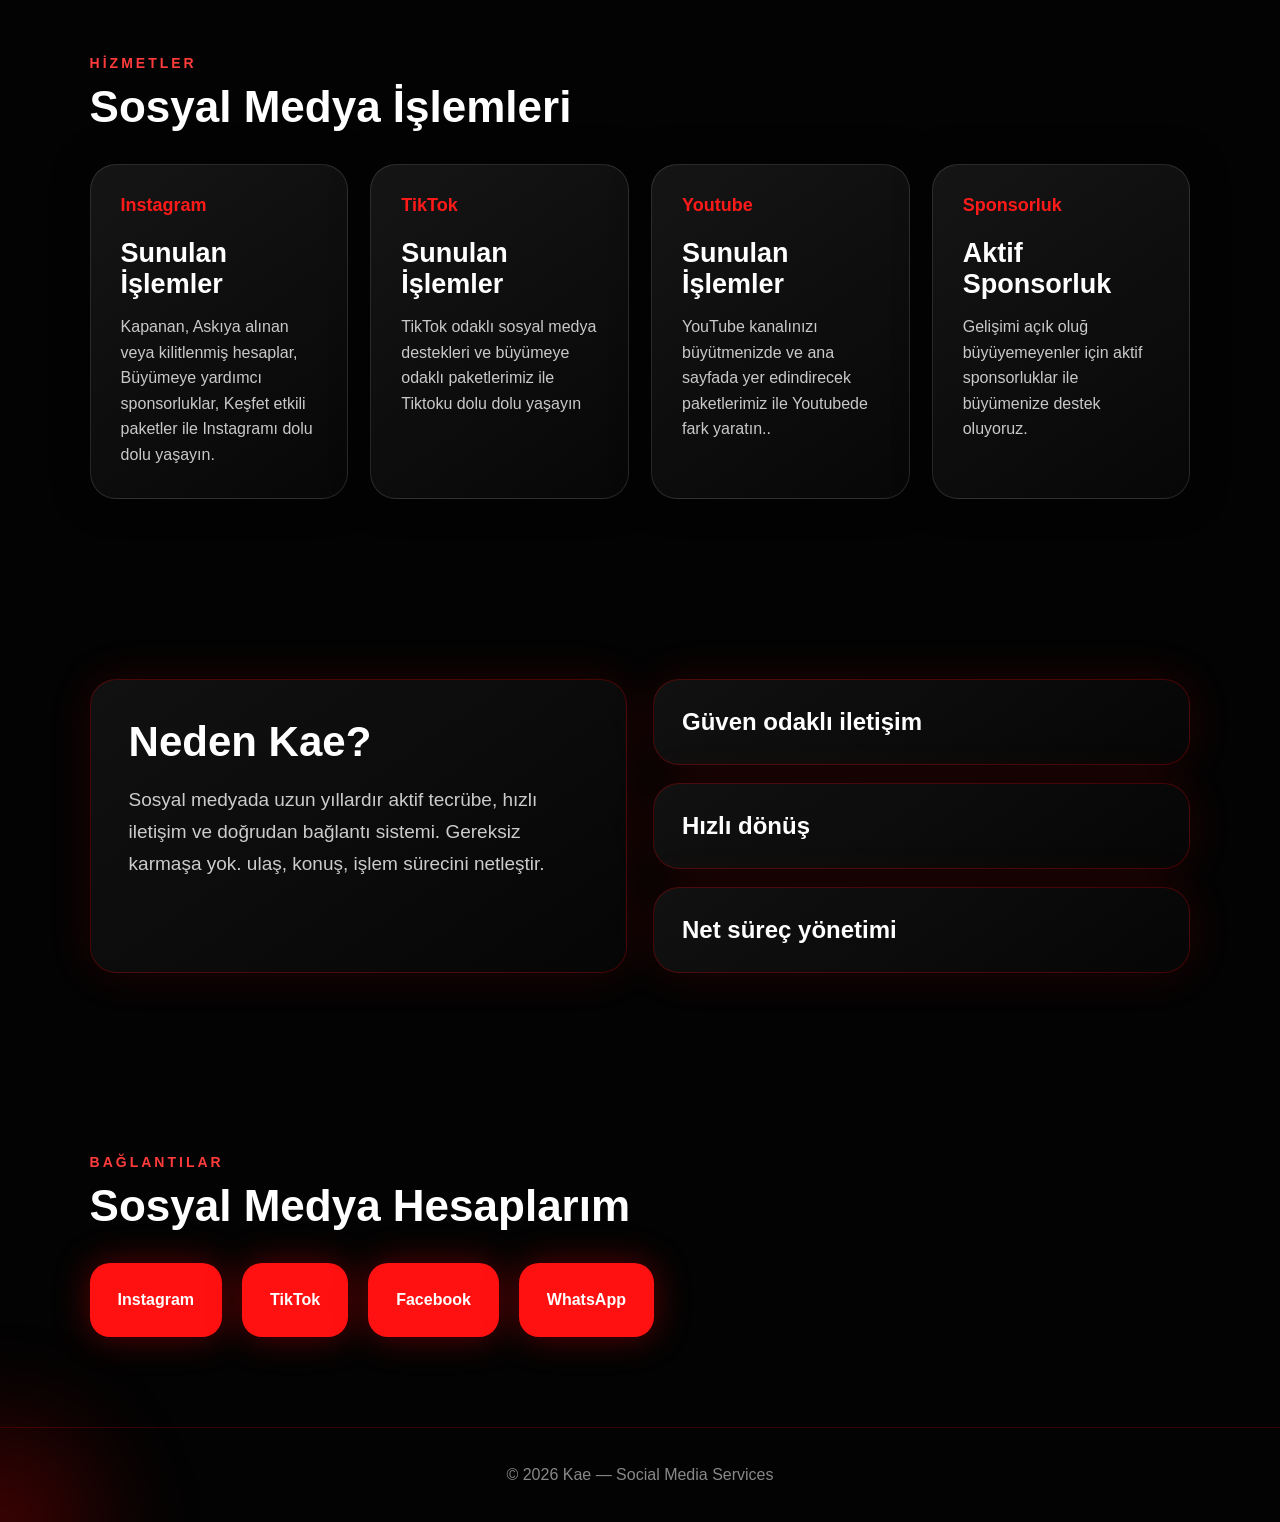
==== commit df9df8d6: "Update index.html" ====
--- a/index.html
+++ b/index.html
@@ -150,10 +150,29 @@
   </div>
 
   <div class="link-grid">
-    <a href="#">Instagram</a>
-    <a href="#">TikTok</a>
-    <a href="#">YouTube</a>
-    <a href="#">WhatsApp</a>
+    <div class="link-grid">
+
+<a href="https://instagram.com/aizawakae"
+target="_blank">
+Instagram
+</a>
+
+<a href="https://tiktok.com/@kaefea"
+target="_blank">
+TikTok
+</a>
+
+<a href="https://facebook.com/@ewiryildiz"
+target="_blank">
+Facebook
+</a>
+
+<a href="https://wa.me/905386696193"
+target="_blank">
+WhatsApp
+</a>
+
+</div>
   </div>
 </section>
 
--- a/style.css
+++ b/style.css
@@ -1331,3 +1331,31 @@
 }
 
 }
+.marquee{
+overflow:hidden;
+width:100%;
+}
+
+.marquee-track{
+display:flex;
+gap:80px;
+width:max-content;
+white-space:nowrap;
+animation:marqueeLoop 45s linear infinite;
+}
+
+.marquee-track span{
+flex-shrink:0;
+}
+
+@keyframes marqueeLoop{
+from{transform:translateX(0);}
+to{transform:translateX(-33.33%);}
+}
+
+@media(max-width:950px){
+.marquee-track{
+gap:60px;
+animation-duration:60s;
+}
+}
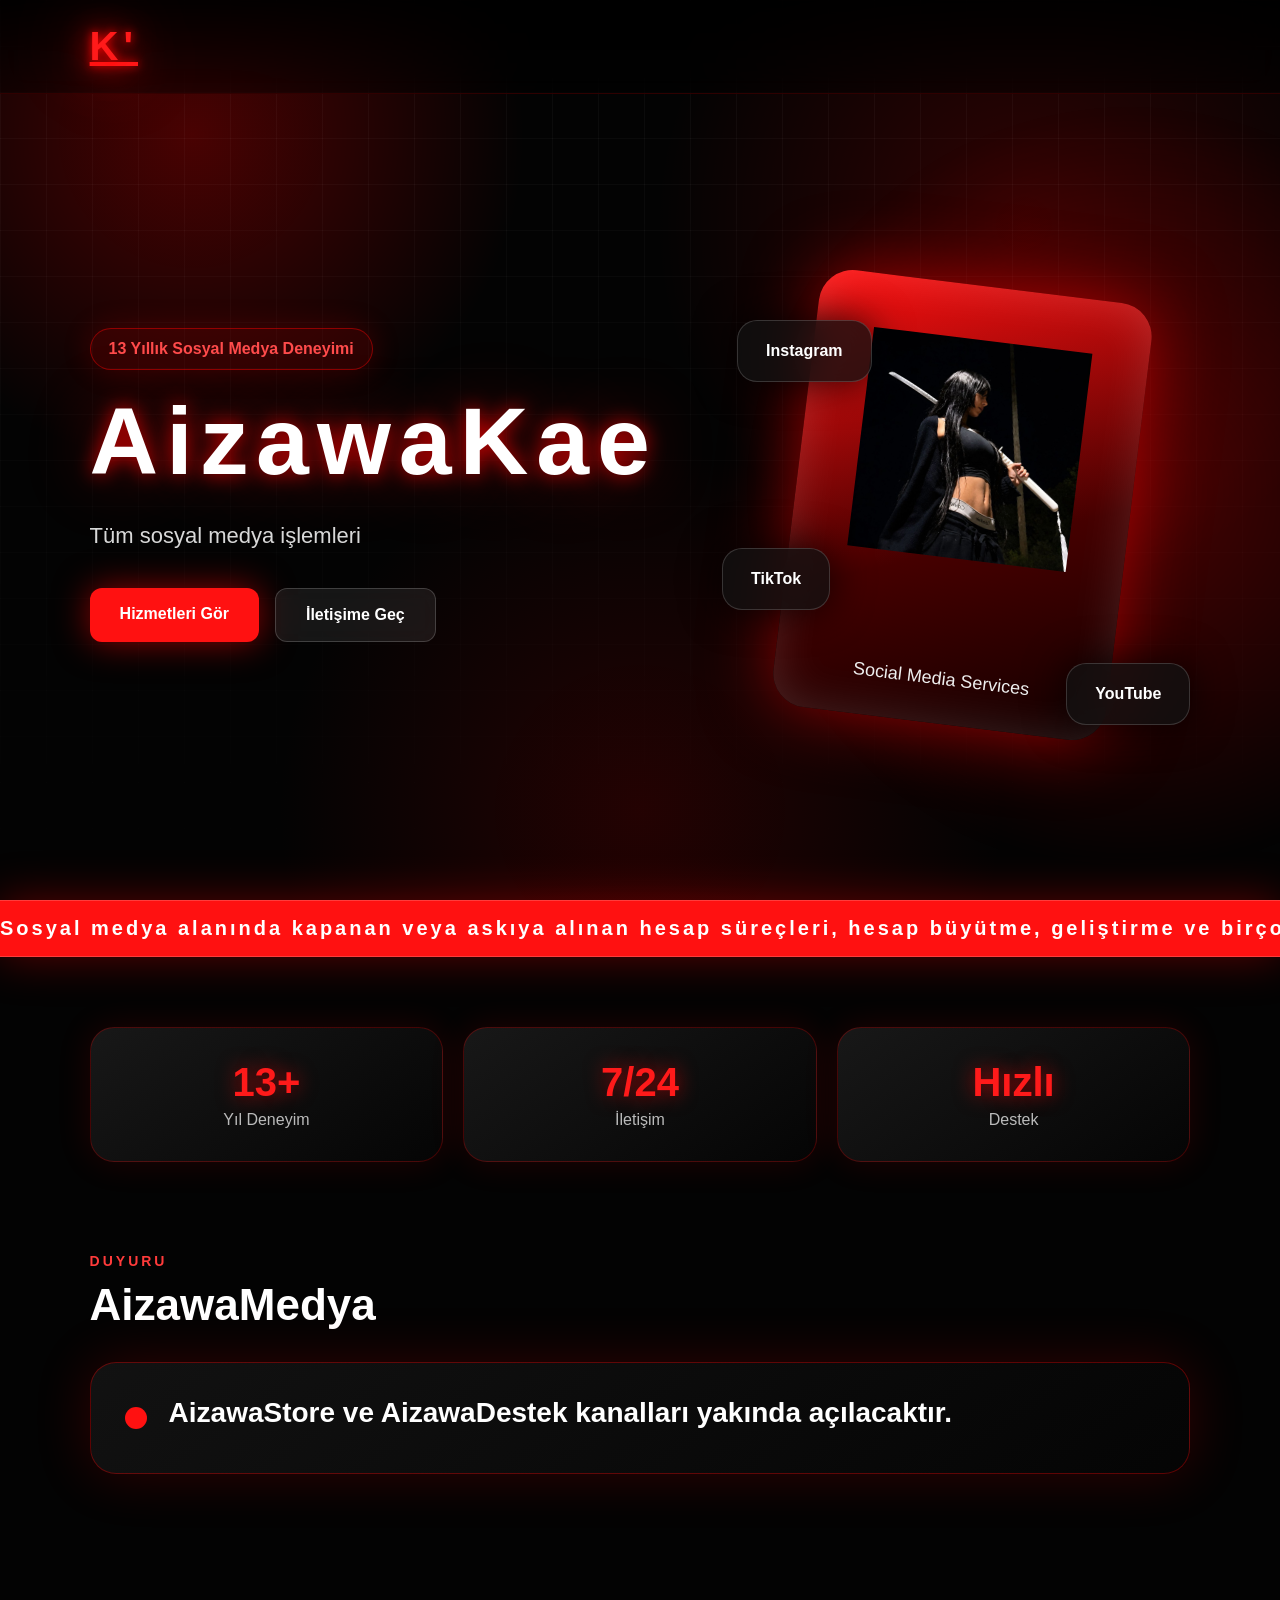
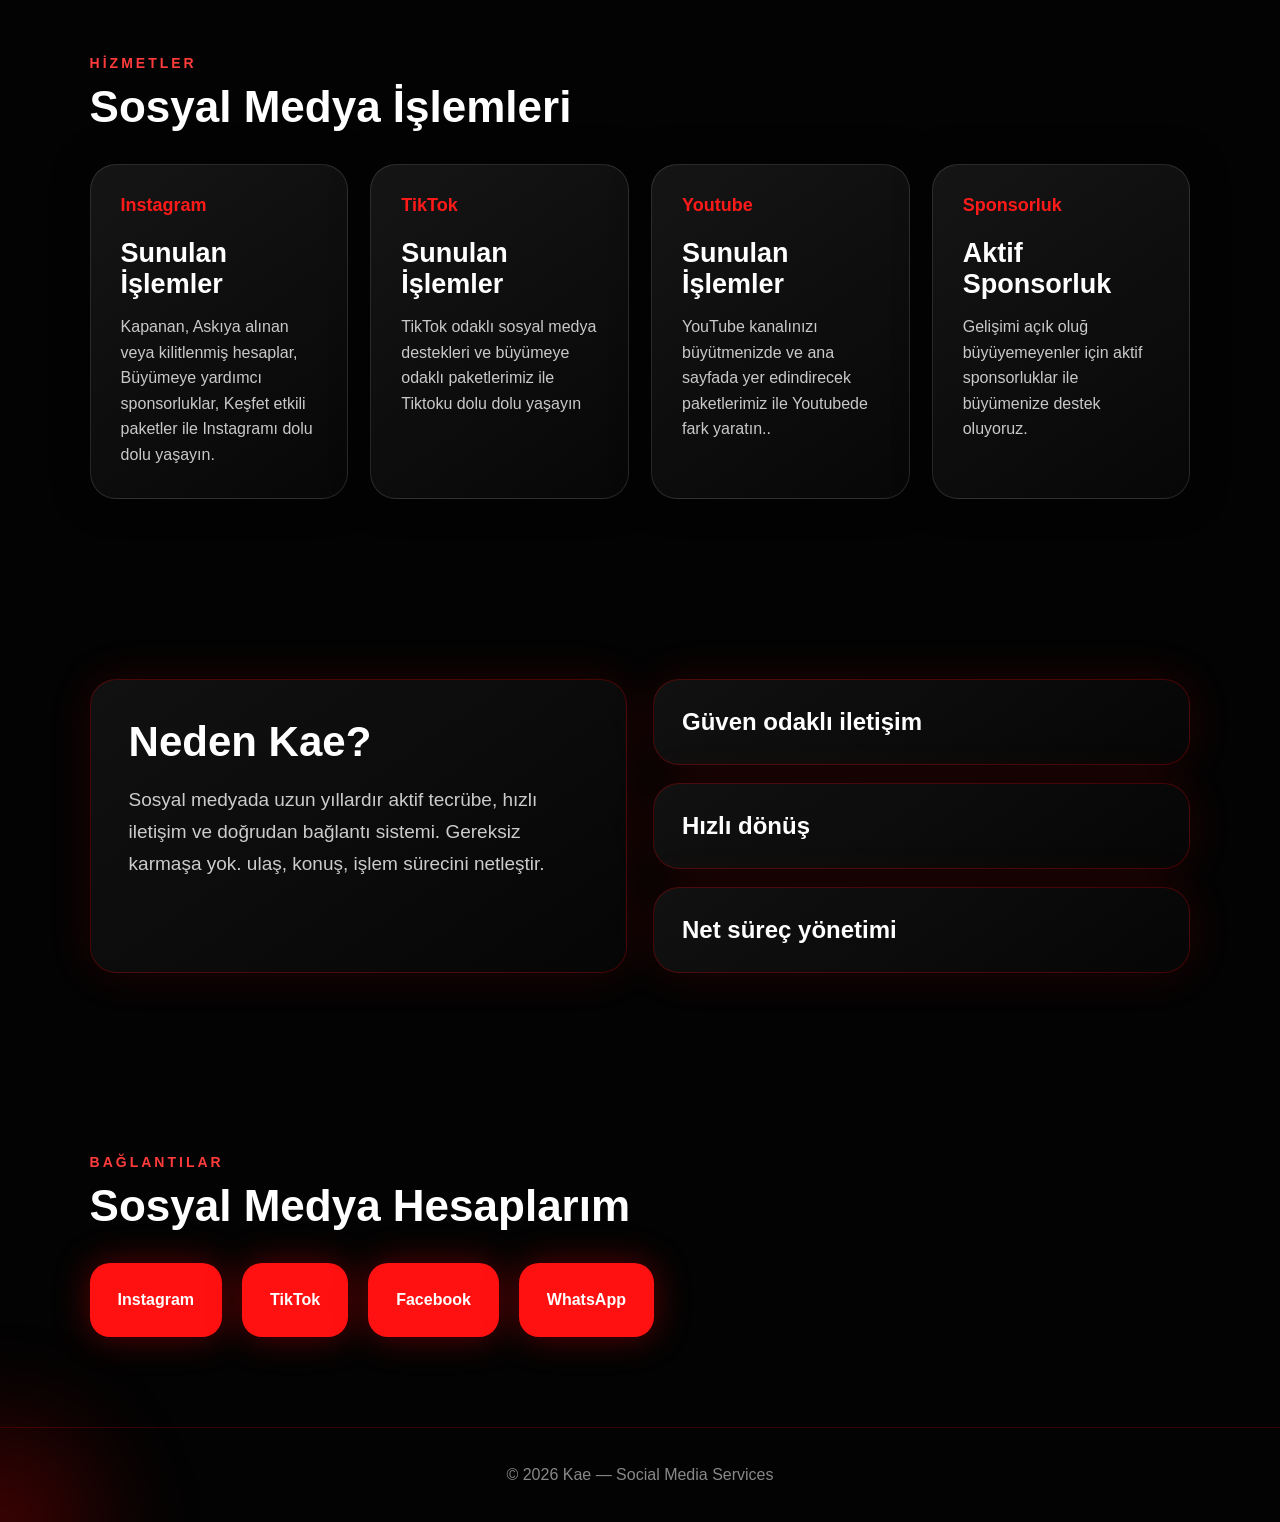
==== commit 5b9afc79: "Update index.html" ====
--- a/index.html
+++ b/index.html
@@ -14,7 +14,7 @@
 <div class="bg-glow"></div>
 
 <header class="navbar">
-  <div class="logo">K'</div>
+  <a href="index.html" class="logo">K'</a>
 
   <nav>
     <a href="#duyuru"></a>
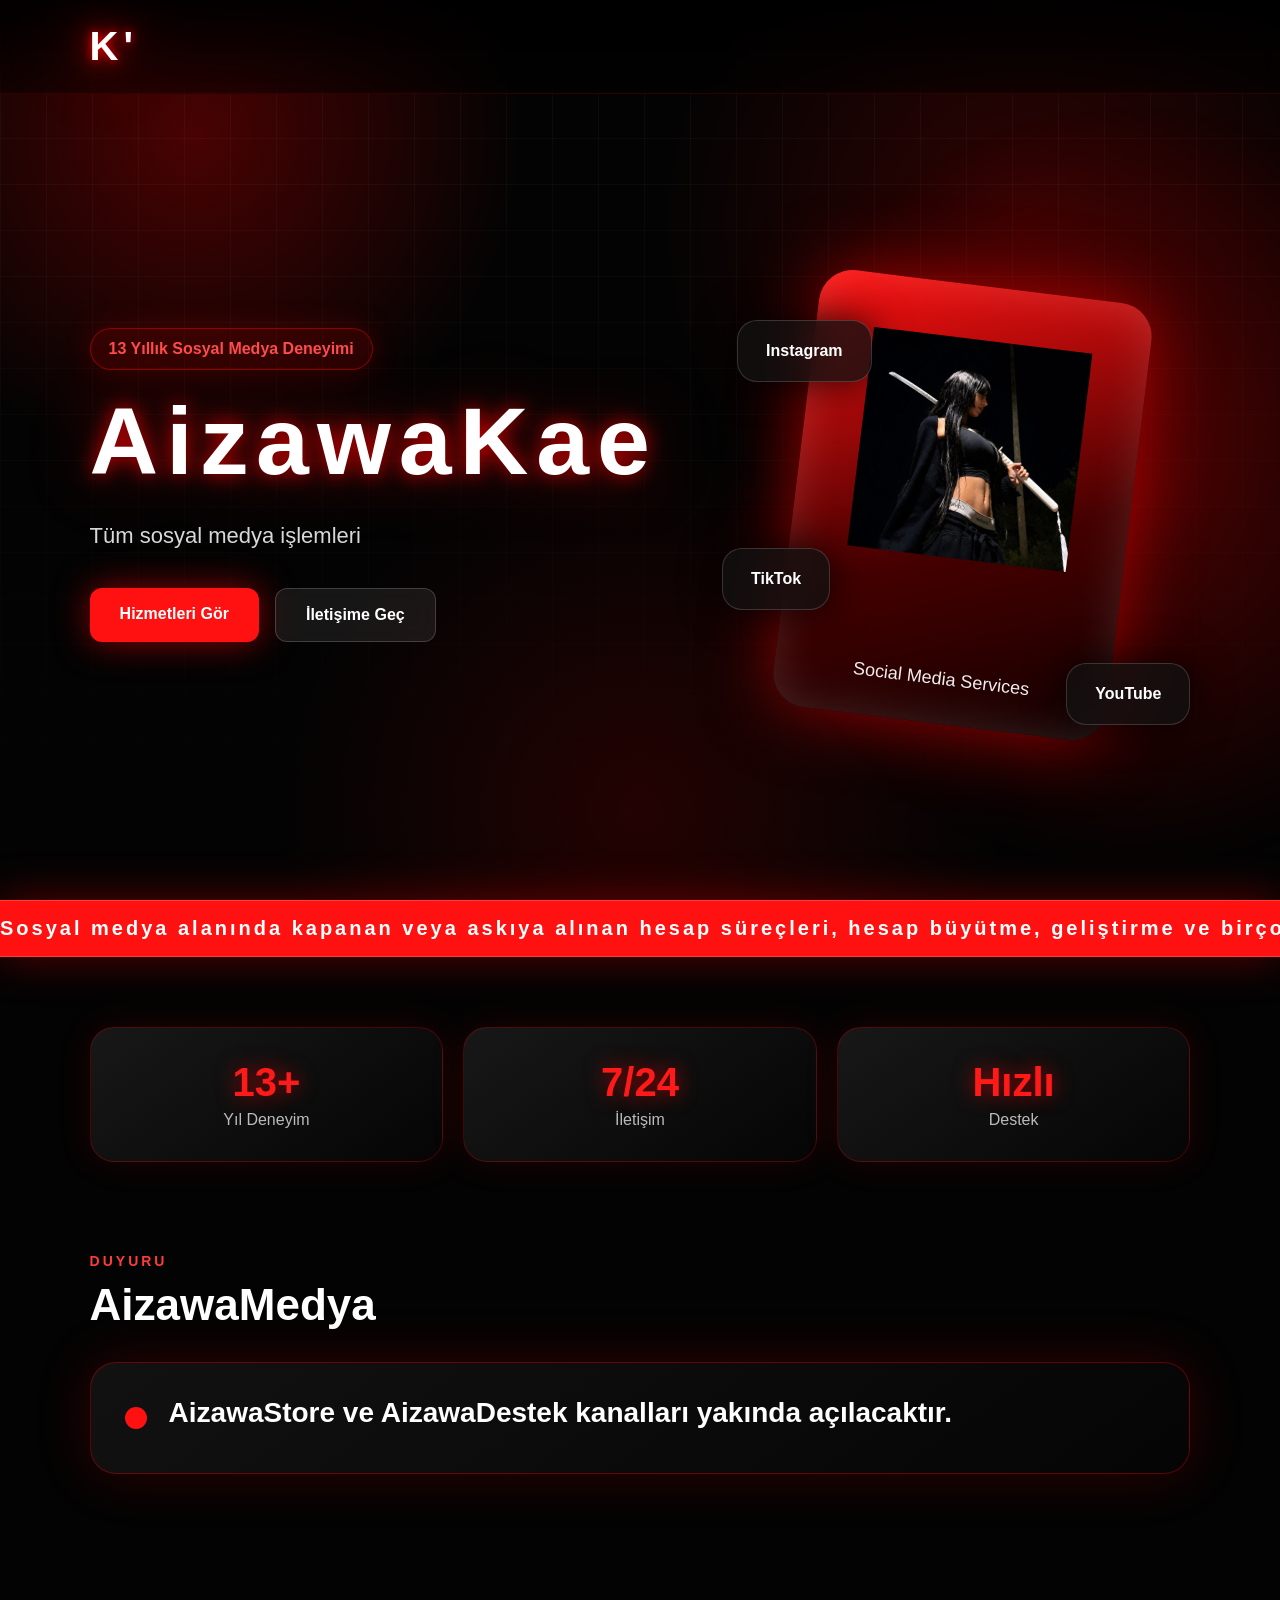
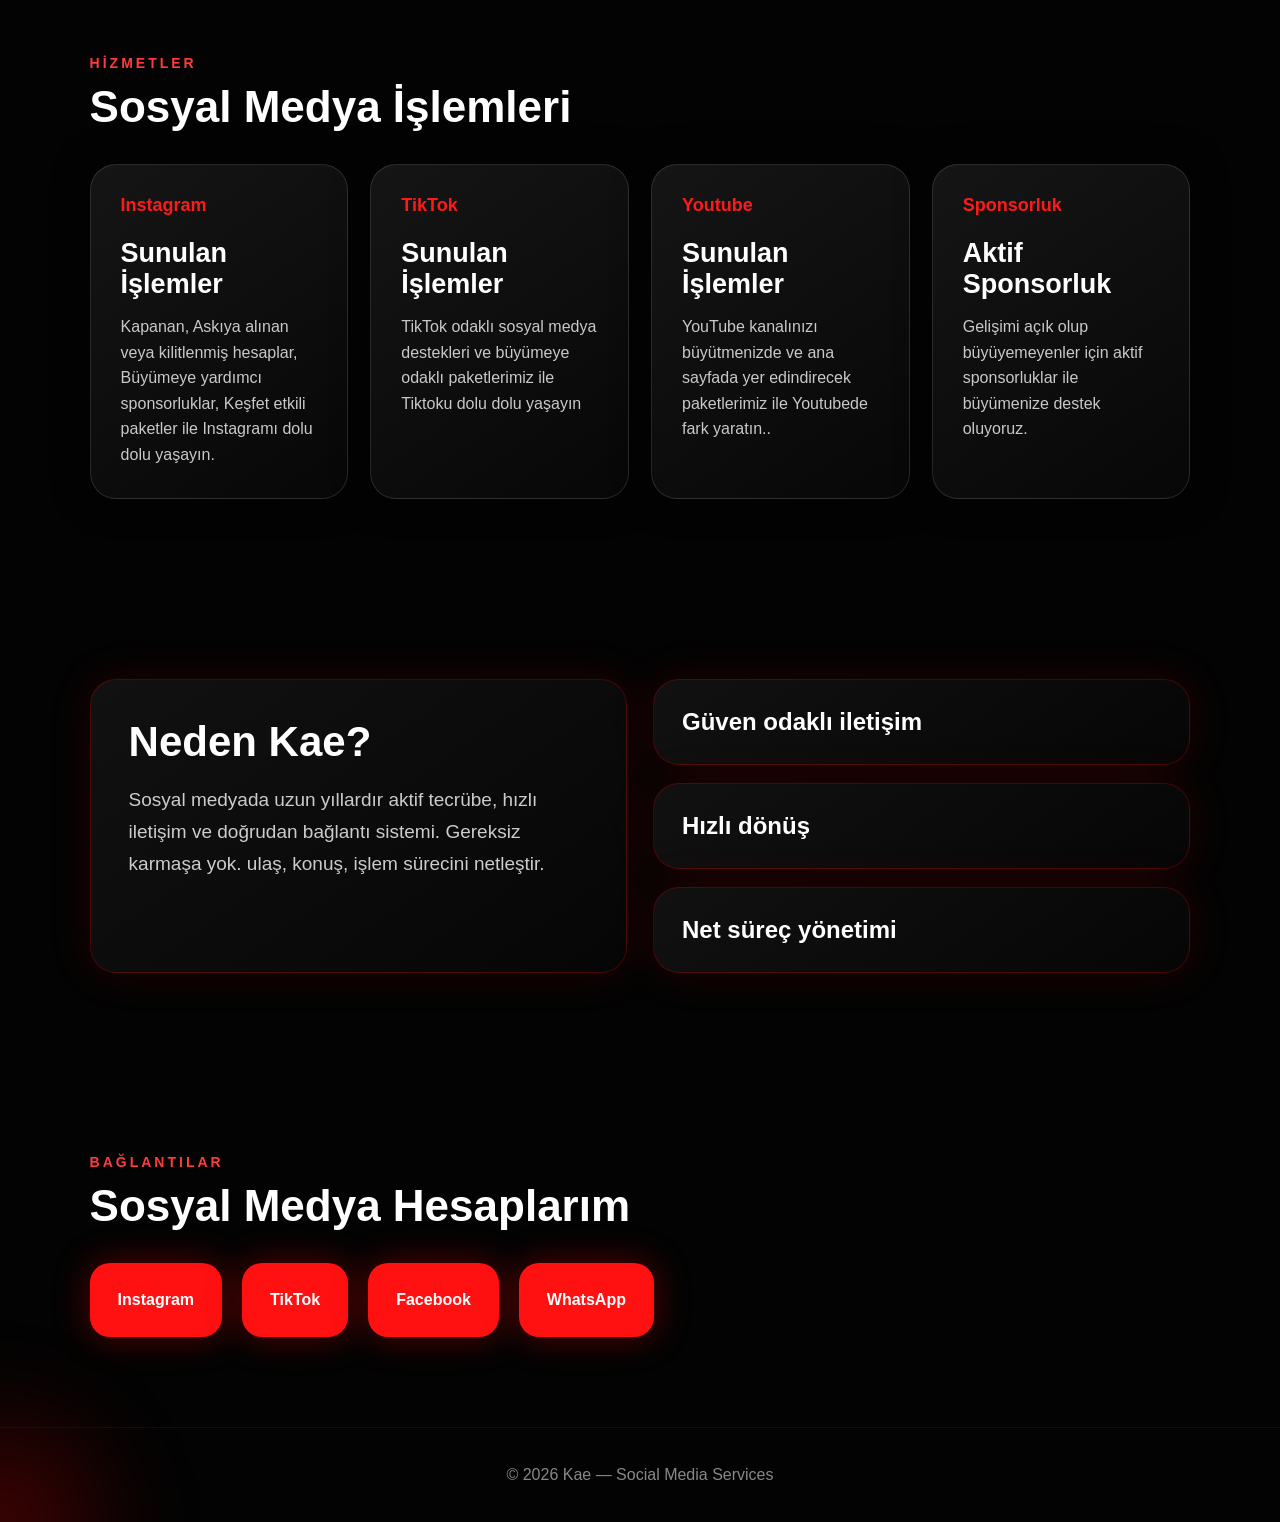
==== commit d56fbd9e: "Update index.html" ====
--- a/index.html
+++ b/index.html
@@ -122,7 +122,7 @@
     <div class="service-card">
       <b>Sponsorluk</b>
       <h3>Aktif Sponsorluk</h3>
-      <p>Gelişimi açık oluğ büyüyemeyenler için aktif sponsorluklar ile büyümenize destek oluyoruz.</p>
+      <p>Gelişimi açık olup büyüyemeyenler için aktif sponsorluklar ile büyümenize destek oluyoruz.</p>
     </div>
   </div>
 </section>
--- a/style.css
+++ b/style.css
@@ -1359,3 +1359,10 @@
 animation-duration:60s;
 }
 }
+.logo{
+
+text-decoration:none;
+
+color:inherit;
+
+}
